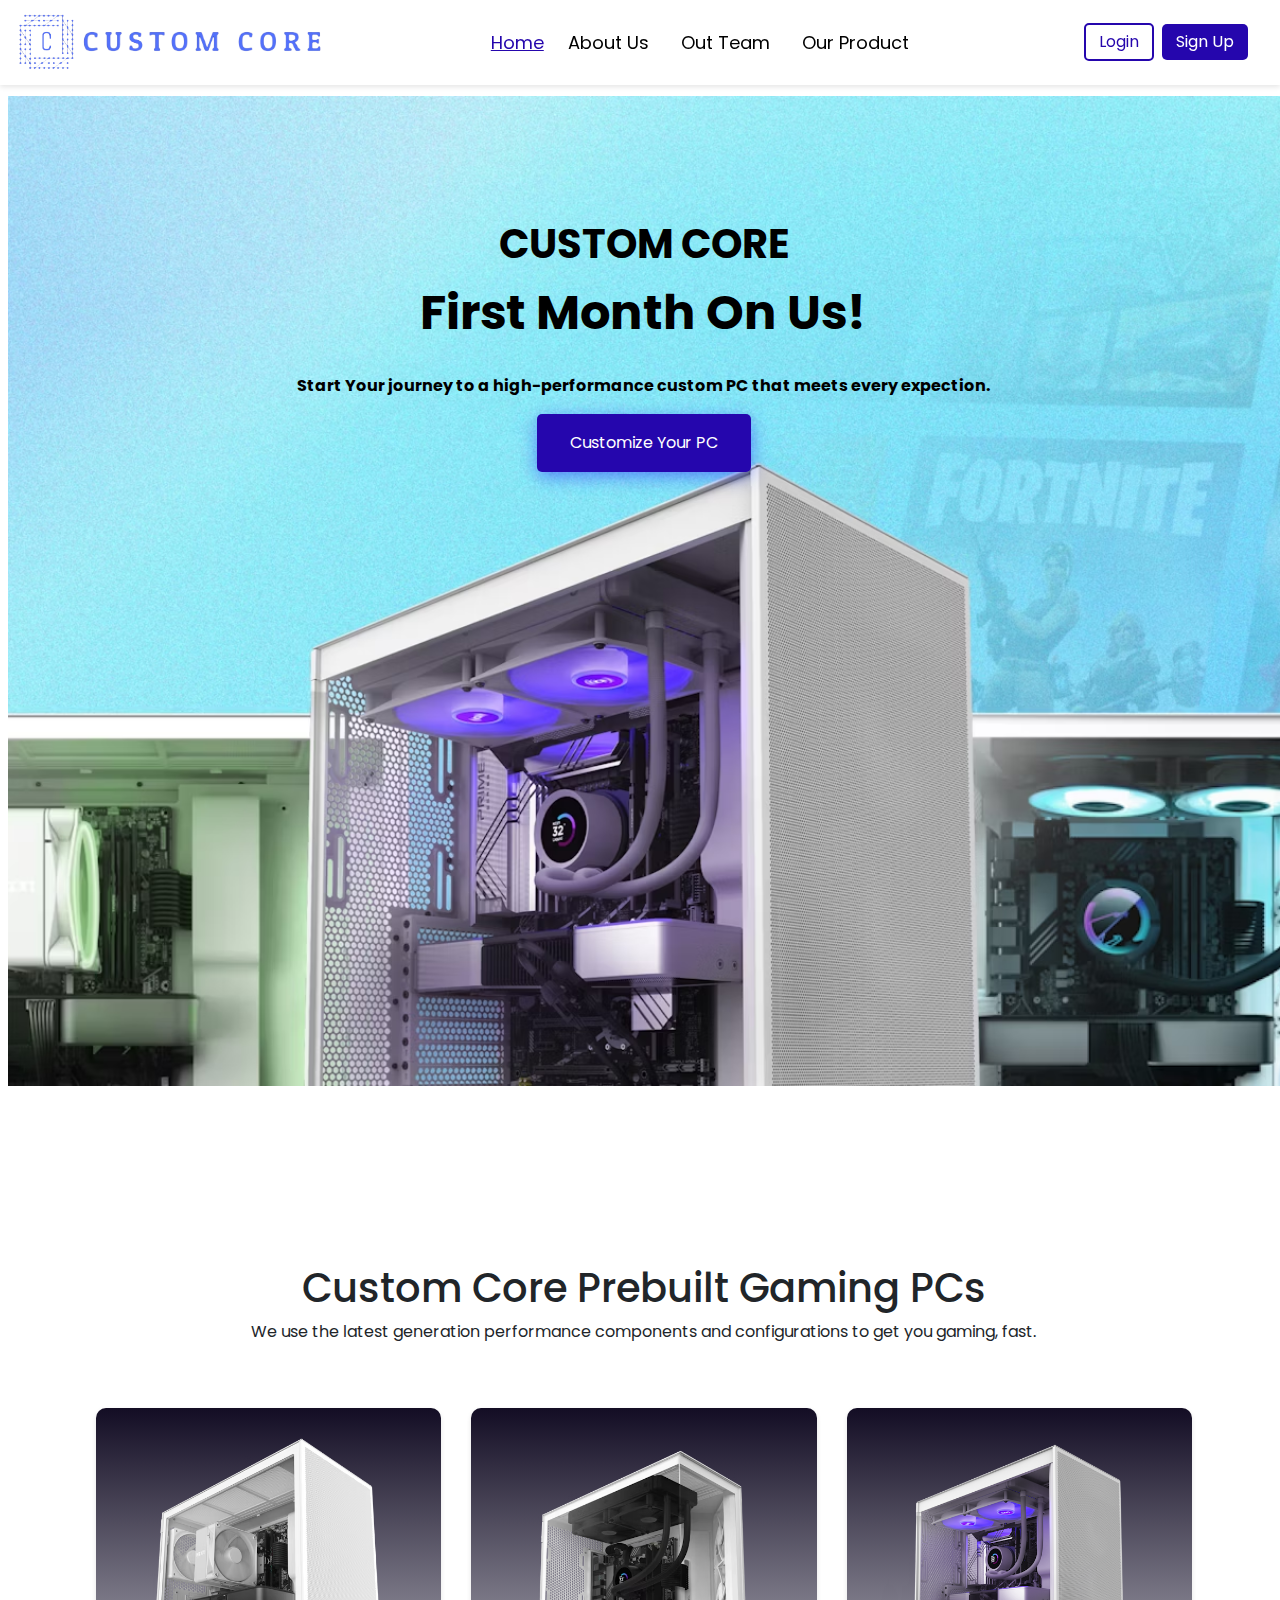
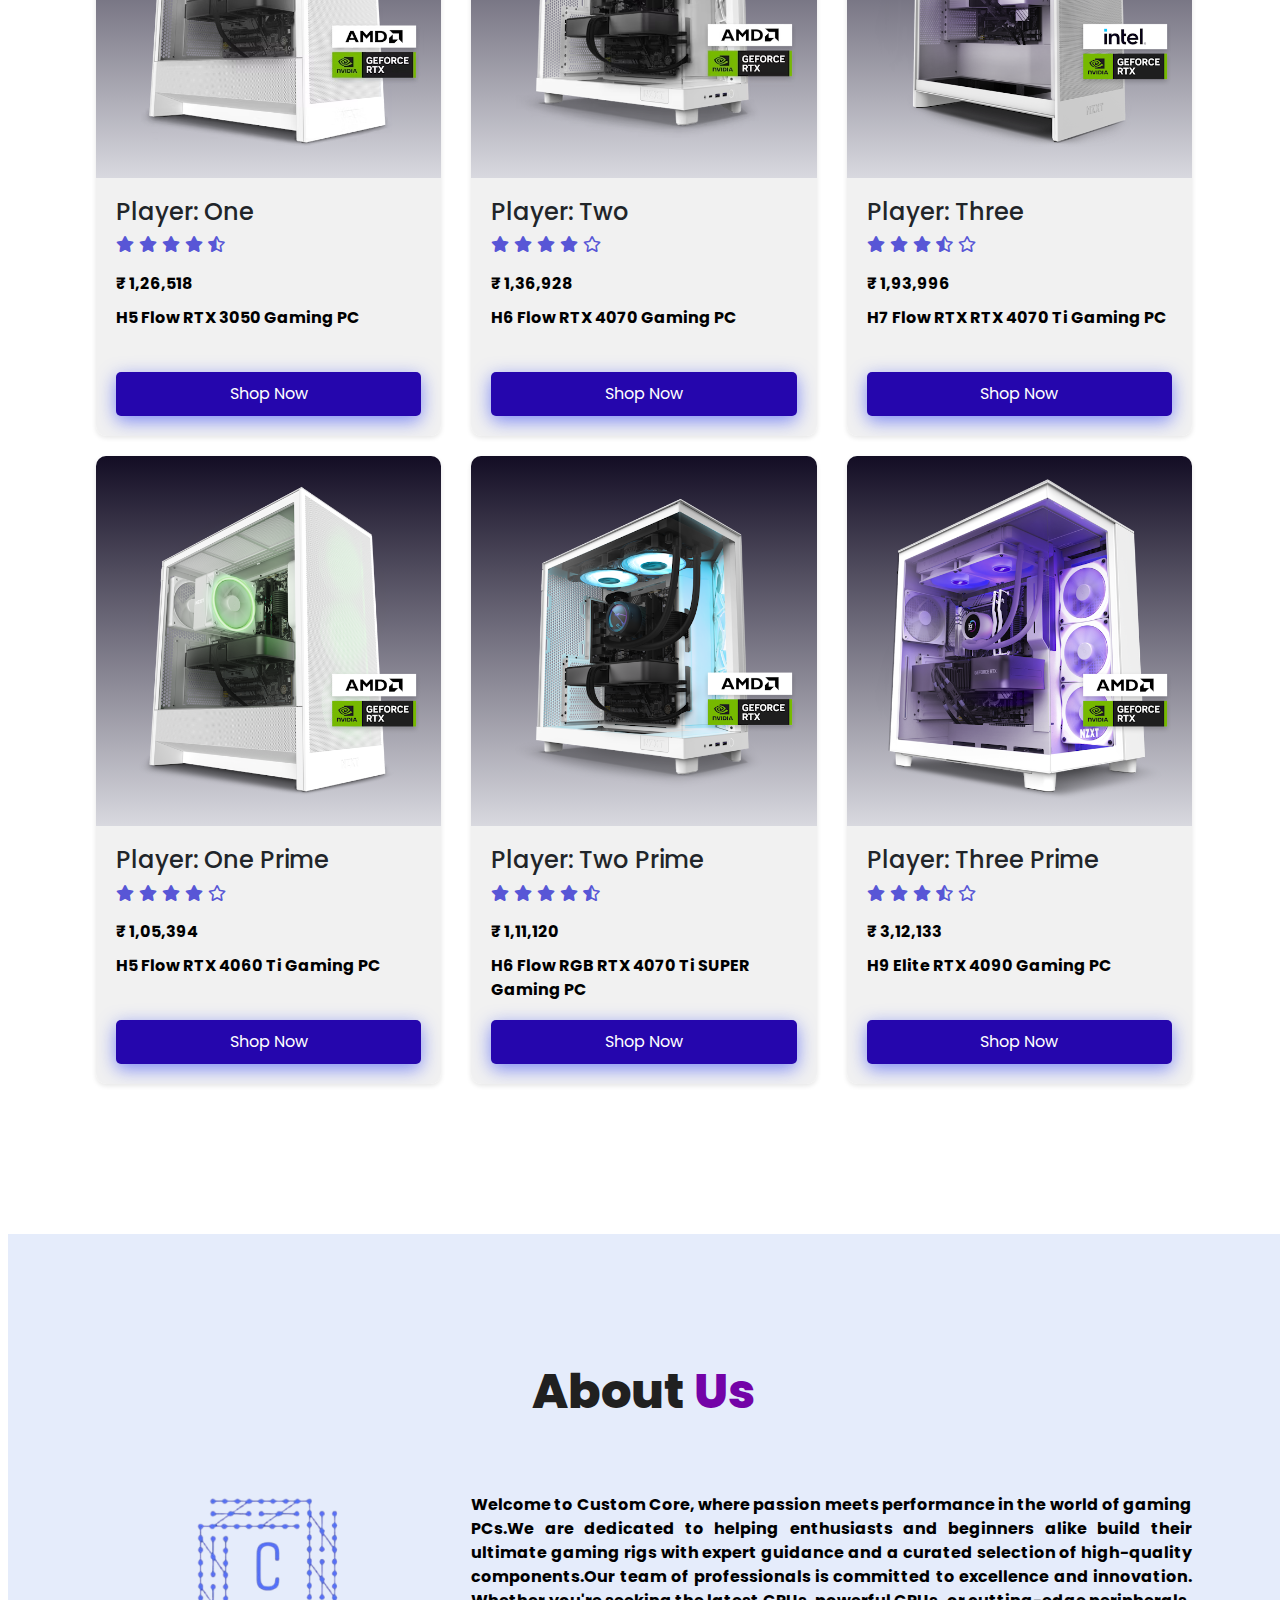
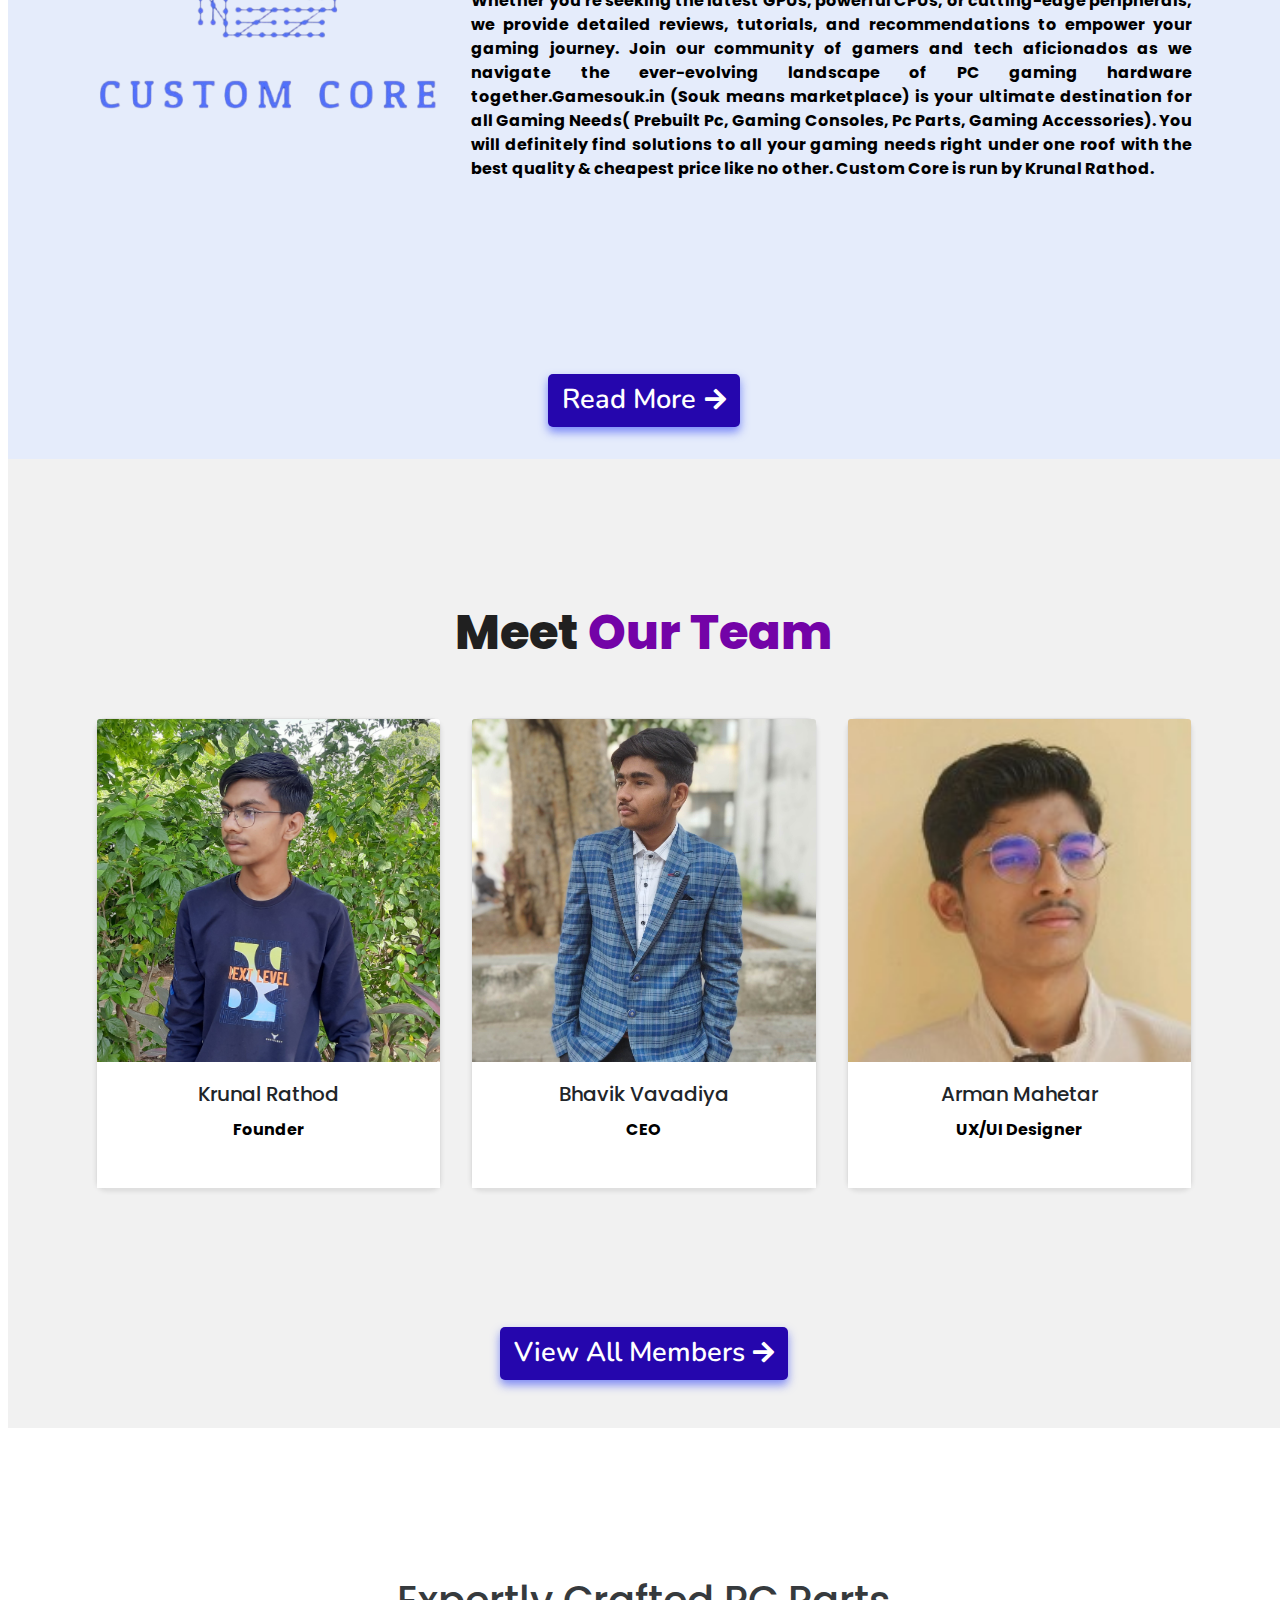
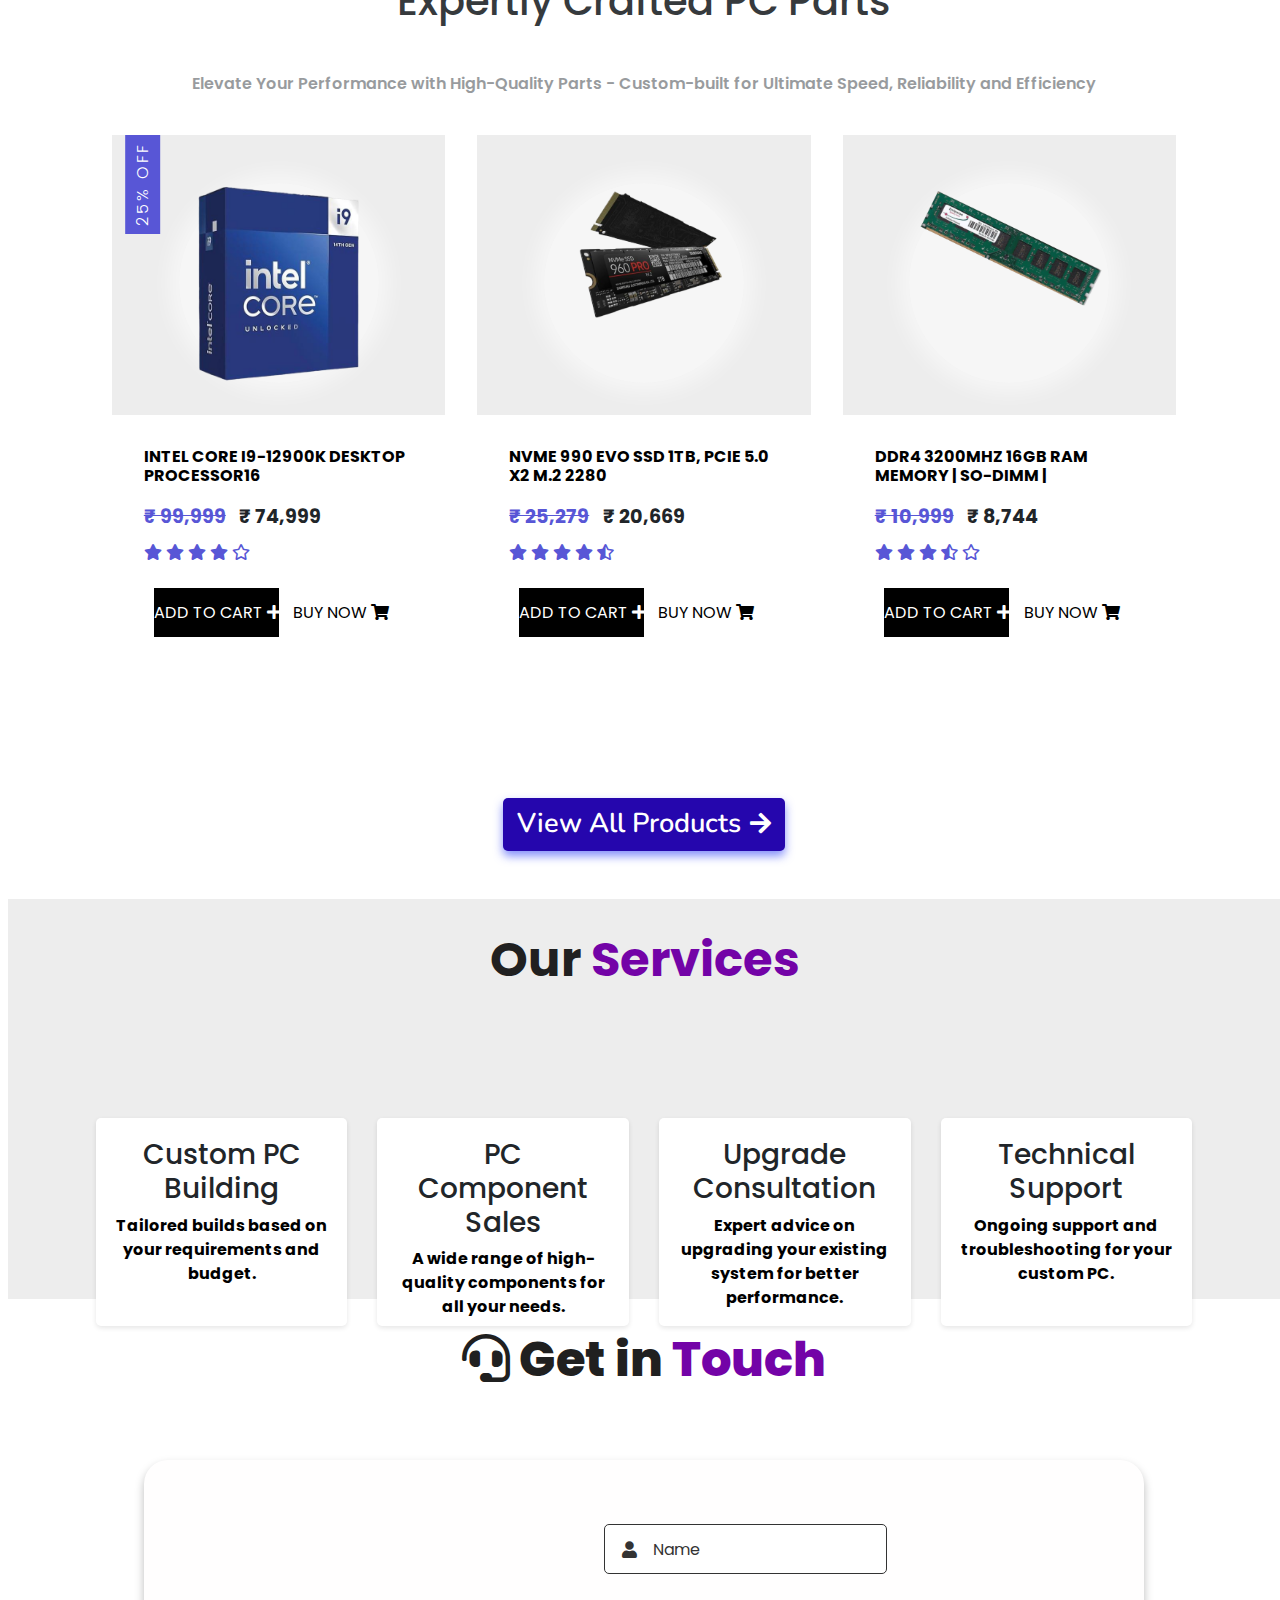
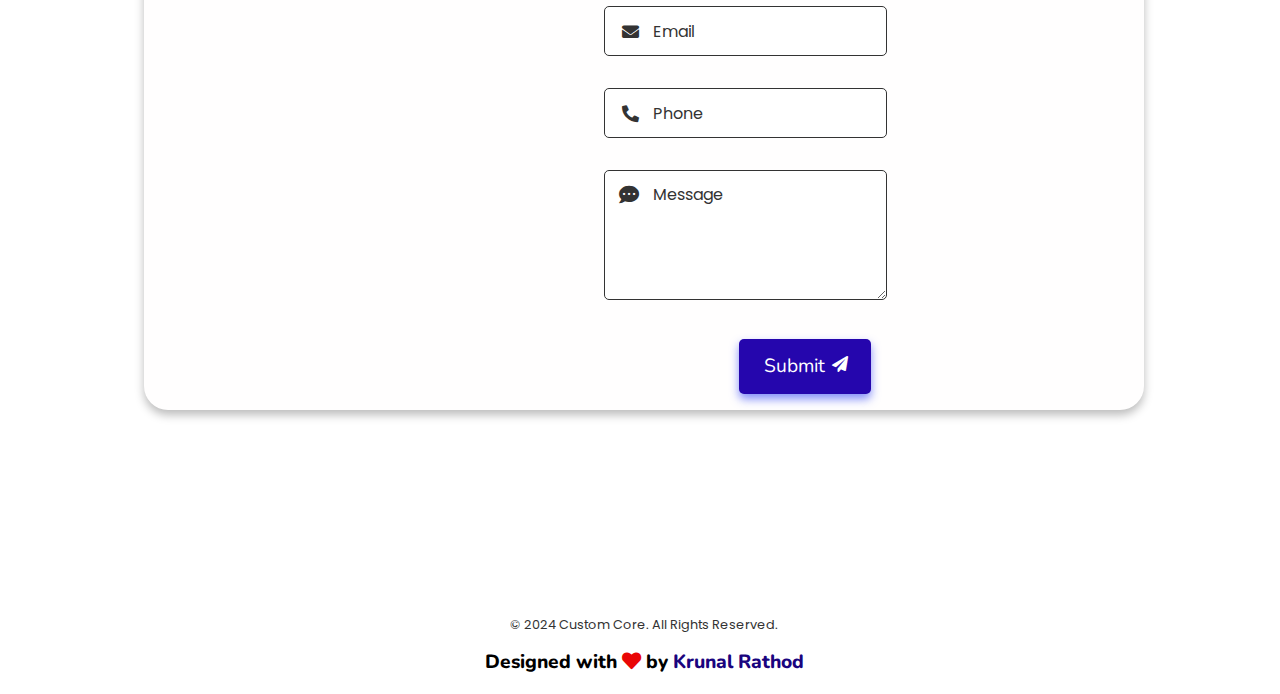
==== index.html @ 9f2d05f9 "Added" ====
<!DOCTYPE html>
<html lang="en">

<head>
    <meta charset="UTF-8">
    <meta name="viewport" content="width=device-width, initial-scale=1.0">
    <link rel="stylesheet" href="https://stackpath.bootstrapcdn.com/bootstrap/4.5.2/css/bootstrap.min.css">
    <link rel="stylesheet" href="homestyle.css">
    <!-- Font Awesome -->
    <link rel="stylesheet" href="https://cdnjs.cloudflare.com/ajax/libs/font-awesome/5.15.4/css/all.min.css">

    <title>Custom Core</title>

</head>

<body>

    <!-- The Modal -->
    <div class="modal fade" id="loginModal" data-backdrop="static" data-keyboard="false" tabindex="-1" role="dialog"
        aria-labelledby="loginModalLabel" aria-hidden="true">
        <div class="modal-dialog modal-dialog-centered" role="document">
            <div class="modal-content">
                <div class="modal-header">
                    <h5 class="modal-title" id="loginModalLabel"><i class="fas fa-user"></i> Login</h5>
                    <button type="button" class="close" data-dismiss="modal" aria-label="Close">
                        <span aria-hidden="true">&times;</span>
                    </button>
                </div>
                <div class="modal-body">
                    <form class="login-form">
                        <div class="form-group">
                            <label for="username">Username</label>
                            <input type="text" class="form-control" id="username" placeholder="Enter your username"
                                required>
                        </div>
                        <div class="form-group">
                            <label for="password">Password</label>
                            <input type="password" class="form-control" id="password" placeholder="Enter your password"
                                required>
                        </div>
                        <button type="submit" class="btn">Login</button>
                    </form>
                </div>
            </div>
        </div>
    </div>

    <!-- The Sign Up Modal -->
    <div class="modal fade" id="signupModal" data-backdrop="static" data-keyboard="false" tabindex="-1" role="dialog"
        aria-labelledby="signupModalLabel" aria-hidden="true">
        <div class="modal-dialog modal-dialog-centered" role="document">
            <div class="modal-content">
                <div class="modal-header">
                    <h5 class="modal-title" id="signupModalLabel"><i class="fas fa-user-plus"></i> Sign Up</h5>
                    <button type="button" class="close" data-dismiss="modal" aria-label="Close">
                        <span aria-hidden="true">&times;</span>
                    </button>
                </div>
                <div class="modal-body">
                    <form class="signup-form">
                        <div class="form-group">
                            <label for="newUsername">Username</label>
                            <input type="text" class="form-control" id="newUsername" placeholder="Choose a username"
                                required>
                        </div>
                        <div class="form-group">
                            <label for="newEmail">Email</label>
                            <input type="email" class="form-control" id="newEmail" placeholder="Enter your email"
                                required>
                        </div>
                        <div class="form-group">
                            <label for="newPassword">Password</label>
                            <input type="password" class="form-control" id="newPassword" placeholder="Create a password"
                                required>
                        </div>
                        <div class="form-group">
                            <label for="confirmPassword">Confirm Password</label>
                            <input type="password" class="form-control" id="confirmPassword"
                                placeholder="Confirm your password" required>
                        </div>
                        <button type="submit" class="btn">Sign Up</button>
                    </form>
                </div>
            </div>
        </div>
    </div>

    <!-- Buy Now Modal -->
    <div class="modal fade" id="buyNowModal" tabindex="-1" role="dialog" aria-labelledby="buyNowModalLabel"
        aria-hidden="true" data-backdrop="static" data-keyboard="false">
        <div class="modal-dialog modal-dialog-centered" role="document">
            <div class="modal-content buy-model">
                <div class="modal-header buy-model-header">
                    <h5 class="modal-title" id="buyNowModalLabel"><i class="fas fa-shopping-cart"></i> Confirm Your
                        Purchase</h5>
                    <button type="button" class="buy-close" data-dismiss="modal" aria-label="Close">
                        <span aria-hidden="true">&times;</span>
                    </button>
                </div>
                <div class="modal-body">
                    <h4>Order Summary</h4>
                    <p><strong>Product:</strong> <span id="modalProductName"></span></p>
                    <p><strong>Price:</strong> ₹<span id="modalProductPrice"></span></p>

                    <!-- Quantity Selector -->
                    <div class="quantity-selector">
                        <button id="decreaseQuantity">-</button>
                        <input type="text" id="quantity" value="1" readonly>
                        <button id="increaseQuantity">+</button>
                    </div>

                    <p><strong>Total Price:</strong> ₹<span id="totalPrice"></span></p>

                    <!-- Checkout Form -->
                    <form id="orderForm">
                        <div class="form-group">
                            <label for="name">Full Name</label>
                            <input type="text" class="form-control" id="name" placeholder="Name Surname" required>
                        </div>
                        <div class="form-group">
                            <label for="email">Email</label>
                            <input type="email" class="form-control" id="email" placeholder="youremail@example.com"
                                required>
                        </div>
                        <div class="form-group">
                            <label for="address">Shipping Address</label>
                            <textarea class="form-control" id="address" rows="3"
                                placeholder="123 Main Street, City, Country" required></textarea>
                        </div>
                        <div class="form-group">
                            <label for="paymentMethod">Payment Method</label>
                            <select class="form-control" id="paymentMethod" required>
                                <option>Credit Card</option>
                                <option>Debit Card</option>
                                <option>Net Banking</option>
                            </select>
                        </div>
                    </form>
                </div>
                <div class="buy-modal-footer">
                    <button type="button" class="btn btn-secondary" data-dismiss="modal">Close</button>
                    <button type="button" class="btn btn-primary" id="placeOrderButton">Place Order</button>
                </div>
            </div>
        </div>
    </div>


    <!-- nav section starts -->
    <section class="navigation">
        <nav class="navbar navbar-expand-lg navbar-light fixed-top">
            <a class="navbar-brand" id="logo1"><img src="Assets/Images/onlylogo.png" alt=""></a>
            <a class="navbar-brand" id="logo2"><img src="Assets/Images/namelogo.png" alt=""></a>
            <button class="navbar-toggler" type="button" data-toggle="collapse" data-target="#navbarNav"
                aria-controls="navbarNav" aria-expanded="false" aria-label="Toggle navigation">
                <span class="navbar-toggler-icon"></span>
            </button>
            <div class="collapse navbar-collapse" id="navbarNav">
                <ul class="navbar-nav mx-auto">
                    <li class="nav-item">
                        <a class="nav-link active home-link" href="#home">Home</a>
                    </li>
                    <li class="nav-item mx-md-2">
                        <a class="nav-link" href="#about">About Us</a>
                    </li>
                    <li class="nav-item mx-md-2">
                        <a class="nav-link" href="#team">Out Team</a>
                    </li>
                    <li class="nav-item mx-md-2">
                        <a class="nav-link" href="#product1">Our Product</a>
                    </li>
                </ul>
                <div class="ml-auto">
                    <a class="btn login" id="loginBtn" href="#">Login</a>
                    <a class="btn ml-2 signup" id="signupBtn" href="#">Sign Up</a>
                </div>
            </div>
        </nav>
    </section>
    <!-- nav section ends -->

    <!-- hero section starts -->
    <section class="hero" id="home">
        <div class="container">
            <div class="row">
                <div class="col-12 text-center">
                    <h1>CUSTOM CORE</h1>
                    <h2>First Month On Us!</h2>
                    <p>Start Your journey to a high-performance custom PC that meets every expection.</p>
                    <a href="custom-pc-build.html" class="btn" target="_blank">Customize Your PC</a>
                </div>
            </div>
        </div>
        <div class="spacer"></div>
    </section>
    <!-- hero section ends -->

    <!-- preproduct section starts -->
    <section class="preproduct" id="preproduct">
        <div class="container mt-5">
            <h1 class="text-center h1">Custom Core Prebuilt Gaming PCs</h1>
            <p class="text-center p">We use the latest generation performance components and configurations to get you
                gaming,
                fast.</p>

            <div class="row mt-5">
                <div class="col-12 col-sm-6 col-lg-4">
                    <div class="product-card productt" data-product-name="Player: One" data-product-price="126518">
                        <div class="image-container">
                            <img src="Assets/Images/player-1-ww-09-04-24-hero-white-badge-amd.png"
                                class="product-image" alt="Player One PC">
                        </div>
                        <div class="product-details">
                            <h5 class="product-title">Player: One</h5>
                            <div class="product-rating">
                                <i class="fas fa-star"></i>
                                <i class="fas fa-star"></i>
                                <i class="fas fa-star"></i>
                                <i class="fas fa-star"></i>
                                <i class="fas fa-star-half-alt"></i>
                            </div>
                            <p class="product-price">₹ 1,26,518</p>
                            <p class="card-text">H5 Flow RTX 3050 Gaming PC</p>
                            <button class="shop-button" data-toggle="modal" data-target="#buyNowModal">Shop Now</button>
                        </div>
                    </div>
                </div>

                <div class="col-12 col-sm-6 col-lg-4">
                    <div class="product-card productt" data-product-name="Player: Two" data-product-price="136928">
                        <div class="image-container">
                            <img src="Assets/Images/player-two-base-ww-09-04-24-hero-white-badge.png"
                                class="product-image" alt="PlayerTwo PC">
                        </div>
                        <div class="product-details">
                            <h5 class="product-title">Player: Two</h5>
                            <div class="product-rating">
                                <i class="fas fa-star"></i>
                                <i class="fas fa-star"></i>
                                <i class="fas fa-star"></i>
                                <i class="fas fa-star"></i>
                                <i class="far fa-star"></i>
                            </div>
                            <p class="product-price">₹ 1,36,928</p>
                            <p class="card-text">H6 Flow RTX 4070 Gaming PC</p>
                            <button class="shop-button" data-toggle="modal" data-target="#buyNowModal">Shop Now</button>
                        </div>
                    </div>
                </div>

                <div class="col-12 col-sm-6 col-lg-4">
                    <div class="product-card productt" data-product-name="Player: Three" data-product-price="193996">
                        <div class="image-container">
                            <img src="Assets/Images/player-three-base-ww-09-04-24-hero-white-badge.png"
                                class="product-image" alt="Player Three PC">
                        </div>
                        <div class="product-details">
                            <h5 class="product-title">Player: Three</h5>
                            <div class="product-rating">
                                <i class="fas fa-star"></i>
                                <i class="fas fa-star"></i>
                                <i class="fas fa-star"></i>
                                <i class="fas fa-star-half-alt"></i>
                                <i class="far fa-star"></i>
                            </div>
                            <p class="product-price">₹ 1,93,996</p>
                            <p class="card-text">H7 Flow RTX RTX 4070 Ti Gaming PC</p>
                            <button class="shop-button" data-toggle="modal" data-target="#buyNowModal">Shop Now</button>
                        </div>
                    </div>
                </div>

                <div class="col-12 col-sm-6 col-lg-4">
                    <div class="product-card productt" data-product-name="Player: One Prime" data-product-price="126518">
                        <div class="image-container">
                            <img src="Assets/Images/player-1-prime-ww-09-04-24-hero-white-badge-amd.png"
                                class="product-image" alt="Player One PC">
                        </div>
                        <div class="product-details">
                            <h5 class="product-title">Player: One Prime</h5>
                            <div class="product-rating">
                                <i class="fas fa-star"></i>
                                <i class="fas fa-star"></i>
                                <i class="fas fa-star"></i>
                                <i class="fas fa-star"></i>
                                <i class="far fa-star"></i>
                            </div>
                            <p class="product-price">₹ 1,05,394</p>
                            <p class="card-text">H5 Flow RTX 4060 Ti Gaming PC </p>
                            <button class="shop-button" data-toggle="modal" data-target="#buyNowModal">Shop Now</button>
                        </div>
                    </div>
                </div>

                <div class="col-12 col-sm-6 col-lg-4">
                    <div class="product-card productt" data-product-name="Player: Two Prime" data-product-price="111120">
                        <div class="image-container">
                            <img src="Assets/Images/player-two-premium-ww-09-04-24-hero-white-amd.png"
                                class="product-image" alt="Player One PC">
                        </div>
                        <div class="product-details">
                            <h5 class="product-title">Player: Two Prime</h5>
                            <div class="product-rating">
                                <i class="fas fa-star"></i>
                                <i class="fas fa-star"></i>
                                <i class="fas fa-star"></i>
                                <i class="fas fa-star"></i>
                                <i class="fas fa-star-half-alt"></i>
                            </div>
                            <p class="product-price">₹ 1,11,120</p>
                            <p class="card-text">H6 Flow RGB RTX 4070 Ti SUPER Gaming PC</p>
                            <button class="shop-button" data-toggle="modal" data-target="#buyNowModal">Shop Now</button>
                        </div>
                    </div>
                </div>

                <div class="col-12 col-sm-6 col-lg-4">
                    <div class="product-card productt" data-product-name="Player: Three Prime" data-product-price="312133">
                        <div class="image-container">
                            <img src="Assets/Images/player-three-prime-ww-09-04-24-hero-white-amd.png"
                                class="product-image" alt="Player One PC">
                        </div>
                        <div class="product-details">
                            <h5 class="product-title">Player: Three Prime</h5>
                            <div class="product-rating">
                                <i class="fas fa-star"></i>
                                <i class="fas fa-star"></i>
                                <i class="fas fa-star"></i>
                                <i class="fas fa-star-half-alt"></i>
                                <i class="far fa-star"></i>
                            </div>
                            <p class="product-price">₹ 3,12,133</p>
                            <p class="card-text">H9 Elite RTX 4090 Gaming PC</p>
                            <button class="shop-button" data-toggle="modal" data-target="#buyNowModal">Shop Now</button>
                        </div>
                    </div>
                </div>

            </div>
        </div>
    </section>
    <!-- preproduct section ends -->

    <!-- about section starts -->
    <section class="about" id="about">
        <div class="container about-section">
            <h2 class="heading">About <span>Us</span></h2>
            <div class="row">
                <div class="col-md-4 text-center">
                    <img src="Assets/Images/logo-removebg.png" alt="Logo" class="logo">
                </div>
                <div class="col-md-8">
                    <p>Welcome to Custom Core, where passion meets performance in the world of gaming PCs.We are
                        dedicated
                        to helping enthusiasts and beginners alike build their ultimate gaming rigs with expert guidance
                        and
                        a curated selection of high-quality components.Our team of professionals is committed to
                        excellence
                        and innovation. Whether you're seeking the latest GPUs, powerful CPUs, or cutting-edge
                        peripherals,
                        we provide detailed reviews, tutorials, and recommendations to empower your gaming journey. Join
                        our
                        community of gamers and tech aficionados as we navigate the ever-evolving landscape of PC gaming
                        hardware together.Gamesouk.in (Souk means marketplace) is your ultimate destination for all
                        Gaming
                        Needs( Prebuilt Pc, Gaming Consoles, Pc Parts, Gaming Accessories). You will definitely find
                        solutions to all your gaming needs right under one roof with the best quality & cheapest price
                        like
                        no other. Custom Core is run by Krunal Rathod.</p>
                </div>
            </div>
        </div>

        <div class="morebtn">
            <a href="about.html" class="btn"><span>Read More</span>
                <i class="fas fa-arrow-right"></i>
            </a>
        </div>
    </section>
    <!-- about section ends -->

    <!-- team section starts -->
    <section class="team" id="team">
        <div class="container my-5">
            <h2 class="teamheading mb-4 text-center">Meet <span>Our Team</span></h2>
            <div class="row">
                <div class="col-12 col-sm-6 col-md-4 mb-4">
                    <div class="card">
                        <img src="Assets/Images/Krunal_our-teamimg.jpg" class="card-img-top" alt="Member 1">
                        <div class="card-body text-center">
                            <h5 class="card-title">Krunal Rathod</h5>
                            <p class="card-text">Founder</p>
                        </div>
                    </div>
                </div>
                <div class="col-12 col-sm-6 col-md-4 mb-4">
                    <div class="card">
                        <img src="Assets/Images/Bhavik_our-teamimg.jpg" class="card-img-top" alt="Member 2">
                        <div class="card-body text-center">
                            <h5 class="card-title">Bhavik Vavadiya</h5>
                            <p class="card-text">CEO</p>
                        </div>
                    </div>
                </div>
                <div class="col-12 col-sm-6 col-md-4 mb-4">
                    <div class="card">
                        <img src="Assets/Images/Arman_our-teamimg.jpg" class="card-img-top" alt="Member 3">
                        <div class="card-body text-center">
                            <h5 class="card-title">Arman Mahetar</h5>
                            <p class="card-text">UX/UI Designer</p>
                        </div>
                    </div>
                </div>
            </div>
        </div>

        <div class="teammorebtn">
            <a href="team.html" class="btn"><span>View All Members</span>
                <i class="fas fa-arrow-right"></i>
            </a>
        </div>
    </section>
    <!-- team section ends -->

    <!-- product section starts -->
    <section class="product1" id="product1">
        <div class="products">
            <div class="container">
                <h1 class="lg-title">Expertly Crafted PC Parts</h1>
                <p class="text-dark">Elevate Your Performance with High-Quality Parts - Custom-built for Ultimate Speed,
                    Reliability and Efficiency</p>

                <div class="product-items">

                    <div class="product" data-product-name="Intel Core i9-12900K Desktop Processor"
                        data-product-price="74999">
                        <div class="product-content">
                            <div class="product-img">
                                <img src="Assets/Images/i9.png" alt="product image">
                            </div>
                        </div>
                        <div class="product-info">
                            <div class="product-info-top">
                                <h2 class="product-name">Intel Core i9-12900K Desktop Processor16</h2>
                            </div>
                            <p class="product-price mrp">₹ 99,999</p>
                            <p class="product-price">₹ 74,999</p>
                            <div class="rating">
                                <span><i class="fas fa-star"></i></span>
                                <span><i class="fas fa-star"></i></span>
                                <span><i class="fas fa-star"></i></span>
                                <span><i class="fas fa-star"></i></span>
                                <span><i class="far fa-star"></i></span>
                            </div>
                            <div class="product-btns">
                                <button type="button" class="btn-cart"> add to cart
                                    <span><i class="fas fa-plus"></i></span>
                                </button>
                                <button type="button" class="btn-buy" data-toggle="modal" data-target="#buyNowModal"
                                    data-toggle="modal" data-target="#buyNowModal"> buy now
                                    <span><i class="fas fa-shopping-cart"></i></span>
                                </button>
                            </div>
                        </div>
                        <div class="off-info">
                            <h2 class="sm-title">25% off</h2>
                        </div>
                    </div>

                    <div class="product" data-product-name="Nvme 990 EVO SSD 1TB, PCIe 5.0 x2 M.2 2280"
                        data-product-price="20669">
                        <div class="product-content">
                            <div class="product-img">
                                <img src="Assets/Images/Nvme SSD.png" alt="product image">
                            </div>
                        </div>
                        <div class="product-info">
                            <div class="product-info-top">
                                <h2 class="product-name">Nvme 990 EVO SSD 1TB, PCIe 5.0 x2 M.2 2280</h2>
                            </div>
                            <p class="product-price mrp">₹ 25,279</p>
                            <p class="product-price">₹ 20,669</p>
                            <div class="rating">
                                <span><i class="fas fa-star"></i></span>
                                <span><i class="fas fa-star"></i></span>
                                <span><i class="fas fa-star"></i></span>
                                <span><i class="fas fa-star"></i></span>
                                <span><i class="fas fa-star-half-alt"></i></span>
                            </div>
                            <div class="product-btns">
                                <button type="button" class="btn-cart"> add to cart
                                    <span><i class="fas fa-plus"></i></span>
                                </button>
                                <button type="button" class="btn-buy" data-toggle="modal" data-target="#buyNowModal">
                                    buy now
                                    <span><i class="fas fa-shopping-cart"></i></span>
                                </button>
                            </div>
                        </div>
                    </div>

                    <div class="product" data-product-name="DDR4 3200MHz 16GB RAM Memory | SO-DIMM"
                        data-product-price="8744">
                        <div class="product-content">
                            <div class="product-img">
                                <img src="Assets/Images/Ram.png" alt="product image">
                            </div>
                        </div>
                        <div class="product-info">
                            <div class="product-info-top">
                                <h2 class="product-name">DDR4 3200MHz 16GB RAM Memory | SO-DIMM |</h2>
                            </div>
                            <p class="product-price mrp">₹ 10,999</p>
                            <p class="product-price">₹ 8,744</p>
                            <div class="rating">
                                <span><i class="fas fa-star"></i></span>
                                <span><i class="fas fa-star"></i></span>
                                <span><i class="fas fa-star"></i></span>
                                <span><i class="fas fa-star-half-alt"></i></span>
                                <span><i class="far fa-star"></i></span>
                            </div>
                            <div class="product-btns">
                                <button type="button" class="btn-cart"> add to cart
                                    <span><i class="fas fa-plus"></i></span>
                                </button>
                                <button type="button" class="btn-buy" data-toggle="modal" data-target="#buyNowModal">
                                    buy now
                                    <span><i class="fas fa-shopping-cart"></i></span>
                                </button>
                            </div>
                        </div>
                    </div>
                </div>
            </div>
        </div>

        <div class="productmorebtn">
            <a href="product.html" class="btn"><span>View All Products</span>
                <i class="fas fa-arrow-right"></i>
            </a>
        </div>
    </section>
    <!-- product section ends -->

    <!-- service section starts -->
    <section class="services" id="services">
        <h2 class="serviceheading mb-4 text-center">Our <span>Services</span></h2>
        <div class="container">
            <div class="row">
                <div class="col-lg-3 col-md-6 col-12">
                    <div class="service">
                        <h3>Custom PC Building</h3>
                        <p>Tailored builds based on your requirements and budget.</p>
                    </div>
                </div>
                <div class="col-lg-3 col-md-6 col-12">
                    <div class="service">
                        <h3>PC Component Sales</h3>
                        <p>A wide range of high-quality components for all your needs.</p>
                    </div>
                </div>
                <div class="col-lg-3 col-md-6 col-12">
                    <div class="service">
                        <h3>Upgrade Consultation</h3>
                        <p>Expert advice on upgrading your existing system for better performance.</p>
                    </div>
                </div>
                <div class="col-lg-3 col-md-6 col-12">
                    <div class="service">
                        <h3>Technical Support</h3>
                        <p>Ongoing support and troubleshooting for your custom PC.</p>
                    </div>
                </div>
            </div>
        </div>
    </section>
    <!-- Service section ends -->

    <!-- contact section starts -->
    <section class="contact" id="contact">
        <h2 class="conheading"><i class="fas fa-headset"></i> Get in <span>Touch</span></h2>
        <div class="container">
            <div class="content">
                <div class="image-box">
                    <img draggable="false" src="assets/Images/contact1.png" alt="">
                </div>
                <form id="contact-form">

                    <div class="form-group">
                        <div class="field">
                            <input type="text" name="name" placeholder="Name" required>
                            <i class='fas fa-user'></i>
                        </div>
                        <div class="field">
                            <input type="text" name="email" placeholder="Email" required>
                            <i class='fas fa-envelope'></i>
                        </div>
                        <div class="field">
                            <input type="text" name="phone" placeholder="Phone">
                            <i class='fas fa-phone-alt'></i>
                        </div>
                        <div class="message">
                            <textarea placeholder="Message" name="message" required></textarea>
                            <i class="fas fa-comment-dots"></i>
                        </div>
                    </div>
                    <div class="button-area">
                        <button type="submit">
                            Submit <i class="fa fa-paper-plane"></i></button>
                    </div>
                </form>
            </div>
        </div>
    </section>
    <!-- contact section ends -->

    <!-- Footer section starts -->
    <section class="footer" id="footer">
        <footer class="copyright">
            <p>&copy; 2024 Custom Core. All Rights Reserved.</p>
        </footer>
        <h1 class="credit">Designed with <i class="fa fa-heart pulse"></i> by <a
                href="https://www.linkedin.com/in/krunal-rathod-20b0882aa/" target="_blank"> Krunal Rathod</a></h1>
    </section>
    <!-- Footer section ends -->

    <script src="https://code.jquery.com/jquery-3.5.1.slim.min.js"></script>
    <script src="https://cdn.jsdelivr.net/npm/@popperjs/core@2.9.2/dist/umd/popper.min.js"></script>
    <script src="https://stackpath.bootstrapcdn.com/bootstrap/4.5.2/js/bootstrap.min.js"></script>
    <script src="https://unpkg.com/scrollreveal"></script>
    <script src="homescript.js"></script>
</body>

</html>
---- homestyle.css ----
@import url("https://fonts.googleapis.com/css2?family=Poppins:wght@400;600;700&display=swap");
@import url("https://fonts.googleapis.com/css2?family=Nunito:ital,wght@0,300;0,400;0,600;0,700;1,300;1,400&display=swap");

html {
    scroll-behavior: smooth;
}


body {
    font-family: "Poppins", sans-serif;
    overflow-x: hidden;
    padding-top: 6em;
    padding-left: 0.5rem;
}

.hero {
    background-image: url('home-hero-bg-2xl.png');
    background-size: cover;
    background-position: center;
    background-repeat: no-repeat;
    background-attachment: scroll;
    position: relative;
}

/* Navbar Section */
.navbar {
    background-color: white;
    box-shadow: 0 2px 5px rgba(0, 0, 0, 0.1);
}

.navbar-brand {
    margin-right: 0.1rem;
}

#logo1 img {
    width: 4rem;
    height: auto;
}

#logo2 img {
    width: 15rem;
    height: auto;
}

.navbar-nav .nav-link {
    color: black !important;
    font-size: 18px;
    padding-top: 1rem !important;
    padding-bottom: 1rem !important;
}

.navbar-nav .nav-link.active,
.navbar-nav .nav-link:hover {
    color: #2506ad !important;
    text-decoration: underline !important;
}

.navbar-nav {
    justify-content: center;
    margin-left: 0.5rem;
    padding-left: 5rem;
}

.navbar-collapse {
    justify-content: center;
}

.navigation .ml-auto {
    display: flex;
    align-items: center;
    margin-right: 1rem;
}

.navbar .login {
    white-space: nowrap;
    transition: transform 0.2s;
    color: #2506ad;
    padding: 5px 13px;
    font-size: 16px;
    border: 2px solid #2506ad;
    border-radius: 5px;
    cursor: pointer;
}

.navbar .signup {
    white-space: nowrap;
    transition: transform 0.2s;
    color: white;
    padding: 5px 13px;
    font-size: 16px;
    background-color: #2506ad;
    border-radius: 5px;
    cursor: pointer;
}

.navigation .btn:hover {
    transform: scale(1.1);
}

/* Basic styling for modal */
.modal-content {
    background-color: #fefefe;
    border: 1px solid #888;
    border-radius: 8px;
    padding: 20px;
}

.close {
    color: #2506ad;
    font-size: 28px;
    font-weight: bold;
}

.close:hover,
.close:focus {
    color: #000;
    cursor: pointer;
}

.login-form input {
    border: 1px solid #2506ad;
    border-radius: 4px;
}

.login-form button {
    background-color: #2506ad;
    color: white;
    border: none;
    padding: 10px;
    cursor: pointer;
    width: 100%;
    border-radius: 4px;
}

.login-form button:hover {
    background-color: #1e0596;
}

.modal-header {
    border-bottom: none;
}

.modal-footer {
    border-top: none;
}

/* Styling for Sign Up title with icon */
.modal-header .modal-title {
    display: flex;
    align-items: center;
}

.modal-header .modal-title i {
    margin-right: 10px;
    font-size: 20px;
}

.signup-form button {
    background-color: #2506ad;
    color: white;
    border: none;
    padding: 10px;
    cursor: pointer;
    width: 100%;
    border-radius: 4px;
}

@media (max-width: 992px) {
    .navbar-nav {
        flex-direction: column;
        text-align: center;
        padding: 0;
    }

    .navigation .ml-auto {
        margin-left: 0;

        margin-top: 10px;

        justify-content: center;

        width: 100%;

    }

    .navigation .ml-auto .btn {
        margin: 5px 0;
    }
}

/* Hero Section*/
.container {
    display: flex;
    flex-direction: column;
    align-items: center;
    justify-content: center;
    height: 100vh;
    position: relative;
    z-index: 1;
}

.row h1 {
    font-size: 2.5rem;
    margin-bottom: 1rem;
    color: #000;
    font-weight: bold;
}

.row h2 {
    font-size: 3rem;
    margin-bottom: 2rem;
    color: #000;
    font-weight: bold;
}

.row p {
    font-size: 1rem;
    text-align: center;
    color: #000;
    font-weight: bold;
}

.row .btn {
    margin-bottom: 25rem;
    padding: 1rem 2rem;
    border-radius: 5px;
    background-color: #2506ad;
    box-shadow: 0px 5px 18px rgba(48, 68, 247, 0.6);
    color: #fff;
    text-decoration: none;
    transition: transform 0.2s;
}

.row .btn:hover {
    background-color: #1a047e;
    transform: scale(1.1);
}

.spacer {
    height: 10vh;
}

@media (max-width: 768px) {
    .row h1 {
        font-size: 2rem;
    }

    .row h2 {
        font-size: 2.5rem;
    }

    .row p {
        font-size: 0.9rem;
    }

    .row .btn {
        margin-bottom: 30rem;
    }
}

@media (max-width: 576px) {
    .row h1 {
        font-size: 1.5rem;
    }

    .row h2 {
        font-size: 2rem;
    }

    .row p {
        font-size: 0.8rem;
    }
}

/* Preproduct Start */
h1 {
    text-align: center;
    margin-bottom: 20px;
}

.preproduct {
    background-color: #fff;
    max-width: 1500px;
    max-height: 5000px !important;
    margin: 0 auto;
    padding-top: 25rem;
    padding-bottom: 25rem;
}

.product-card {
    background-color: #efefefe2;
    border-radius: 10px;
    box-shadow: 0 2px 5px rgba(0, 0, 0, 0.1);
    margin-bottom: 20px;
    overflow: hidden;
}

.image-container {
    background-image: linear-gradient(#130d24, rgba(0, 3, 66, .1));
    padding: 10px;
    text-align: center;
}

.product-image {
    width: 100%;
    height: 350px;
    object-fit: contain;
}

.product-details {
    padding: 20px;
}

.product-title {
    font-size: 1.5rem;
    margin-bottom: 10px;
}

.card-text {
    font-size: 15px;
    min-height: 50px;
    text-align: left !important
}

.product-rating {
    display: flex;
    align-items: center;
    margin-bottom: 10px;
}

.product-rating i {
    color: #5856d6;
    margin-right: 5px;
}

.product-price {
    font-size: 1.2rem;
    font-weight: bold;
    margin-bottom: 10px;
    text-align: left !important;
}

.product-specs {
    margin-bottom: 20px;
}

.product-specs li {
    margin-bottom: 5px;
}

.shop-button {
    display: block;
    width: 100%;
    padding: 10px;
    background-color: #2506ad;
    box-shadow: 0px 5px 18px rgba(48, 68, 247, 0.6);
    color: #fff;
    border: none;
    border-radius: 5px;
    cursor: pointer;
    transition: transform 0.2s;
}

.shop-button:hover {
    background-color: #1a047e;
    transform: scale(1.1);
}

@media (max-width: 992px) {
    .preproduct {
        padding-top: 45rem;
        padding-bottom: 45rem;
    }
}

@media (max-width: 768px) {
    .preproduct {
        padding-top: 50rem;
        padding-bottom: 50rem;
    }
}

@media (max-width: 576px) {
    .preproduct {
        padding-top: 100rem;
        padding-bottom: 100rem;
    }
}

/* About Section Start */
.about {
    background: #e5ecfb;
    z-index: 1;
    margin-bottom: -48px;
}

.about-section {
    padding-bottom: 38em;
}

.heading {
    font-size: 3rem;
    color: rgb(32, 32, 32);
    font-weight: 800;
    text-align: center;
    padding-top: 25rem;
    padding-bottom: 4rem;
}

.heading span {
    color: rgb(115, 3, 167);
}

.logo {
    max-width: 100%;
    height: auto;
}

.about .col-md-8 p {
    text-align: justify !important;
}

@media (max-width: 992px) {

    .logo {
        padding-bottom: 2rem;
    }
}

.morebtn {
    display: flex;
    justify-content: center;
    position: relative;
    margin-top: -10rem;
    z-index: 10;
    padding-bottom: 2rem;
}

.morebtn .btn {
    white-space: nowrap;
    position: relative;
    padding: 5px 13px;
    border-radius: 0.5em;
    transition: transform 0.2s;
    color: #fff;
    background: #2506ad;
    box-shadow: 0px 5px 10px rgba(48, 68, 247, 0.6);
    text-align: center;
    border-radius: 5px;
    font-size: 16px;
    cursor: pointer;
}

.morebtn .btn span {
    font-weight: 600;
    font-size: 1.7rem;
    font-family: "Nunito", sans-serif;
}

.morebtn .btn i {
    margin-left: 0.3rem;
    font-size: 1.5rem;
    transition: 0.3s;
}

.morebtn .btn:hover {
    background: #1a047e;
}

.morebtn .btn:hover i {
    transform: translateX(5px);
}

@media (max-width: 768px) {

    .about-section {
        padding-bottom: 30em;
    }

    .morebtn {
        margin-top: -5rem;
    }

}

@media (max-width: 576px) {

    .about-section {
        padding-bottom: 30em;
    }

    .morebtn {
        margin-top: -5rem;
    }

}

/* Styling for the Buy Now Modal */
.buy-model {
    background-color: #fff;
    border-radius: 10px;
    box-shadow: 0 5px 15px rgba(0, 0, 0, 0.2);
}

.buy-model-header {
    border-bottom: 2px solid #2506ad;
    color: #2506ad;
}

.buy-model-header .modal-title {
    font-size: 24px;
    font-weight: bold;
    display: flex;
    align-items: center;
}

.buy-model-header .modal-title i {
    margin-right: 10px;
}

.buy-close {
    color: #2506ad;
    font-size: 28px;
    cursor: pointer;
}

.buy-close:hover {
    color: #000;
}

.buy-now-form .form-control {
    border: 1px solid #2506ad;
    border-radius: 5px;
}

.buy-modal-footer .btn-primary {
    background-color: #2506ad;
    border: none;
    font-size: 16px;
    border-radius: 5px;
    padding: 10px 20px;
}

.buy-modal-footer{
    padding-bottom: 2rem;
}

.btn-secondary {
    margin-left: 10rem;
}

.buy-modal-footer .btn-primary:hover {
    background-color: #1e0596;
}

/* Styling for Quantity Selector */
.quantity-selector {
    display: flex;
    align-items: center;
    justify-content: center;
    gap: 10px;
}

.quantity-selector button {
    background-color: #2506ad;
    color: white;
    padding: 5px 10px;
    border-radius: 5px;
    font-size: 18px;
    border: none;
    cursor: pointer;
}

.quantity-selector button:hover {
    background-color: #1e0596;
}

.quantity-selector input {
    width: 60px;
    text-align: center;
    border: 1px solid #2506ad;
    border-radius: 5px;
    font-size: 18px;
}


/* Our Tem */
.teamheading {
    font-size: 3rem;
    color: rgb(32, 32, 32);
    font-weight: 800;
    text-align: center;
    padding-top: 0rem;
    padding-bottom: 0rem;
}

.teamheading span {
    color: rgb(115, 3, 167);
}

.team {
    background-color: #efefefe2;
}

.team .card-text {
    text-align: center !important;
}

.team .card {
    border-radius: 10px;
    box-shadow: 0 2px 5px rgba(0, 0, 0, 0.1);
    justify-content: space-between;
    margin-top: 2rem;
    transition: transform 0.3s ease;
}

.team .card:hover {
    transform: scale(1.05);
}

.team .row .card-body {
    background-color: white;
}

.teammorebtn {
    display: flex;
    justify-content: center;
    position: relative;
    margin-top: -5rem;
    z-index: 10;
    padding-bottom: 3rem;
}

.teammorebtn .btn {
    white-space: nowrap;
    position: relative;
    padding: 5px 13px;
    border-radius: 0.5em;
    transition: transform 0.2s;
    color: #fff;
    background: #2506ad;
    box-shadow: 0px 5px 10px rgba(48, 68, 247, 0.6);
    text-align: center;
    border-radius: 5px;
    font-size: 16px;
    cursor: pointer;
}

.teammorebtn .btn span {
    font-weight: 600;
    font-size: 1.7rem;
    font-family: "Nunito", sans-serif;
}

.teammorebtn .btn i {
    margin-left: 0.3rem;
    font-size: 1.5rem;
    transition: 0.3s;
}

.teammorebtn .btn:hover {
    background: #1a047e;
}

.teammorebtn .btn:hover i {
    transform: translateX(5px);
}

/* product section */
img {
    width: 100%;
    display: block;
}

.container {
    width: 88vw;
    margin: 0 auto;
}

.lg-title,
.md-title,
.sm-title {
    padding: 0.6rem 0;
    text-transform: capitalize;
}

.lg-title {
    font-size: 2.5rem;
    font-weight: 500;
    text-align: center;
    padding: 1.3rem 0;
    opacity: 0.9;
}

.md-title {
    font-size: 2rem;
}

.sm-title {
    font-weight: 300;
    font-size: 1rem;
    text-transform: uppercase;
}

.text-dark {
    font-size: 1rem;
    font-weight: 600;
    line-height: 1.5;
    opacity: 0.5;
    margin: 0.4rem 0;
    text-align: center;
}

@media (max-width: 992px) {
    .teamheading {
        padding-top: 53rem;
    }

    .teammorebtn {
        padding-top: 53rem;
    }

}

.products {
    background: white;
    padding: 3.2rem 0;
}

.products .text-light {
    text-align: center;
    width: 70%;
    margin: 0.9rem auto;
}

.product {
    margin: 2rem;
    position: relative;
}

.product-content {
    background: #ededed;
    padding: 3rem 0.5rem 2rem 0.5rem;
    cursor: pointer;
}

.product-info {
    background: rgba(255, 255, 255, 0.5);
}

.product-img {
    background: rgba(255, 255, 255, 0.5);
    box-shadow: 0 0 20px 10px rgba(255, 255, 255, 0.5);
    width: 200px;
    height: 200px;
    margin: 0 auto;
    border-radius: 50%;
    transition: background 0.5s ease;
}

.product-btns {
    display: flex;
    justify-content: center;
    margin-top: 1.4rem;
}

.btn-cart,
.btn-buy {
    background: transparent;
    border: 1px solid black;
    padding: 0.8rem 0;
    width: 125px;
    font-family: inherit;
    text-transform: uppercase;
    cursor: pointer;
    border: none;
    transition: all 0.6s ease;
}

.btn-cart {
    background: black;
    color: white;
    white-space: nowrap;
}

.btn-cart:hover {
    background: #5856d6;
}

.btn-buy {
    background: white;
}

.btn-buy:hover {
    background: #5856d6;
    color: #fff;
}

.product-info {
    background: white;
    padding: 2rem;
}

.product-info-top {
    display: flex;
    justify-content: space-between;
    align-items: center;
}

.rating span {
    color: #5856d6;
}

.product-name {
    color: black;
    display: block;
    text-decoration: none;
    font-size: 1rem;
    text-transform: uppercase;
    font-weight: bold;
}

.product-price {
    padding-top: 0.6rem;
    padding-right: 0.6rem;
    display: inline-block;
}

 .mrp {
    text-decoration: line-through;
    color: #5856d6;
}

.product-img img {
    transition: transform 0.6s ease;
}

.product:hover .product-img img {
    transform: scale(1.1);
}

.off-info .sm-title {
    background: #5856d6;
    color: white;
    display: inline-block;
    padding: 0.5rem;
    position: absolute;
    top: 0;
    left: 0;
    writing-mode: vertical-lr;
    transform: rotate(180deg);
    z-index: 1;
    letter-spacing: 3px;
    cursor: pointer;
}

.productmorebtn {
    display: flex;
    justify-content: center;
    position: relative;
    margin-top: -2rem;
    z-index: 10;
    padding-bottom: 3rem;
}

.productmorebtn .btn {
    white-space: nowrap;
    position: relative;
    padding: 5px 13px;
    border-radius: 0.5em;
    transition: transform 0.2s;
    color: #fff;
    background: #2506ad;
    box-shadow: 0px 5px 10px rgba(48, 68, 247, 0.6);
    text-align: center;
    border-radius: 5px;
    font-size: 16px;
    cursor: pointer;
}

.productmorebtn .btn span {
    font-weight: 600;
    font-size: 1.7rem;
    font-family: "Nunito", sans-serif;
}

.productmorebtn .btn i {
    margin-left: 0.3rem;
    font-size: 1.5rem;
    transition: 0.3s;
}

.productmorebtn .btn:hover {
    background: #1a047e;
}

.productmorebtn .btn:hover i {
    transform: translateX(5px);
}

@media screen and (min-width: 992px) {
    .product-items {
        display: grid;
        grid-template-columns: repeat(2, 1fr);
    }
}

@media screen and (min-width: 1200px) {
    .product-items {
        grid-template-columns: repeat(3, 1fr);
    }

    .product {
        margin-right: 1rem;
        margin-left: 1rem;
    }

}

@media screen and (min-width: 1336px) {
    .product-items {
        grid-template-columns: repeat(3, 1fr);
    }

    .flex {
        height: 60vh;
    }
}

@media screen and (max-width:992px) {
    .products {
        padding: 34rem 0;
    }
}

/* service section */
.services {
    background-color: #ededed;
    height: 25rem;
    padding-top: 1rem;
}

.serviceheading {
    font-size: 3rem;
    color: rgb(32, 32, 32);
    font-weight: 700;
    text-align: center;
    padding-top: 1rem;
    padding-bottom: 0rem;
}

.serviceheading span {
    color: rgb(115, 3, 167);
}


.services .row {
    padding-bottom: 30rem;
}

.service {
    background: white;
    margin: 10px 0;
    padding: 20px;
    border-radius: 5px;
    box-shadow: 0 2px 5px rgba(0, 0, 0, 0.1);
    text-align: center;
    height: 13rem;
    cursor: pointer;
}

.service {
    transition: transform 0.3s ease;
}

.service:hover {
    transform: scale(1.05);
}


@media screen and (max-width:992px) {
    .services {
        height: 70rem;
    }

    .service h3 {
        margin-top: 1.5rem;
    }

    .serviceheading {
        padding-bottom: 16rem;
    }
}

/* contact section */
.contact {
    background: #fff;
    height: 100vh;
}

.conheading {
    font-size: 3rem;
    color: rgb(32, 32, 32);
    font-weight: 800;
    text-align: center;
    padding-top: 2rem;
    padding-bottom: 4rem;
}

.conheading span {
    color: rgb(115, 3, 167);
}

.contact .container {
    max-width: 1000px;
    height: 550px;
    width: 100%;
    background: #fffefe;
    border-radius: 1.5rem;
    box-shadow: 0 5px 10px rgba(0, 0, 0, 0.266);
}

.contact .container .content {
    display: flex;
    align-items: center;
    justify-content: space-between;
    padding: 2.5rem 2rem;
}

.contact .content .image-box {
    max-width: 60%;
    margin-left: 4rem;
}

.contact .content .image-box img {
    width: 100%;
    height: auto;
    max-height: 500px;
    position: relative;
    margin-right: 2rem;
}

.contact .content form {
    width: 50%;
    margin-right: 3.5rem;
    margin-top: 2rem;
}

form .form-group {
    display: flex;
    flex-direction: column;
    justify-content: center;
}

.form-group .field {
    height: 50px;
    display: flex;
    position: relative;
    margin: 1rem;
    width: 100%;
}

form i {
    position: absolute;
    top: 50%;
    left: 18px;
    color: rgb(51, 51, 51);
    font-size: 17px;
    pointer-events: none;
    transform: translateY(-50%);
}

form .field input,
form .message textarea {
    width: 100%;
    height: 100%;
    outline: none;
    padding: 0 16px 0 48px;
    font-size: 16px;
    font-family: "Poppins", sans-serif;
    border-radius: 5px;
    border: 1px solid rgb(51, 51, 51);
    background: #fff;
}

.field input::placeholder,
.message textarea::placeholder {
    color: rgb(51, 51, 51);
}

.field input:focus,
.message textarea:focus {
    padding-left: 47px;
    border: 2px solid rgb(115, 3, 167);
}

.field input:focus~i,
.message textarea:focus~i {
    color: rgb(115, 3, 167);
}

form .message {
    position: relative;
    margin: 1rem;
    width: 100%;
}

form .message i {
    top: 25px;
    font-size: 20px;
    left: 15px;
}

form .message textarea {
    min-height: 130px;
    max-height: 230px;
    max-width: 100%;
    min-width: 100%;
    padding: 12px 20px 0 48px;
}

form .message textarea::-webkit-scrollbar {
    width: 0px;
}

form .button-area {
    display: flex;
    float: right;
    flex-direction: row-reverse;
}

.button-area button {
    color: #fff;
    border: none;
    outline: none;
    font-size: 1.2rem;
    cursor: pointer;
    border-radius: 5px;
    padding: 13px 25px;
    background: #2506ad;
    box-shadow: 0px 5px 10px rgba(48, 68, 247, 0.6);
    transition: 0.3s ease;
    font-family: "Nunito", sans-serif;
}

.button-area button:hover {
    background: #421cecf5;
}

.button-area span {
    font-size: 17px;
    padding: 1rem;
    display: none;
}

.button-area button i {
    position: relative;
    top: 6px;
    left: 2px;
    font-size: 1rem;
    transition: 0.3s;
    color: #fff;
}

.button-area button:hover i {
    left: 8px;
}

@media (max-width: 900px) {
    .contact {
        min-height: 50vh;
    }

    .contact .container {
        margin: -3rem 0 2rem 0;
    }

    .contact .container .content {
        padding: 18px 12px;
    }

    .contact .content .image-box {
        display: none;
    }

    .contact .content form {
        width: 100%;
        margin-right: 2rem;
    }
}

@media (max-width:992px) {
    .footer{
        margin-top: -7rem !important;
    }
}

/* footer section */
.credit {
    padding: 0rem 0 0 0;
    text-align: center;
    font-size: 1.2rem !important;
    font-family: "Nunito", sans-serif;
    font-weight: 800;
    color: black;
    border-top: 0.1rem solid #fff3;
}

.credit a {
    color: #1a047e;
}

.credit .fa {
    color: #e90606;
    margin: 1 0.3rem;
    font-size: 1.2rem;
    animation: pound 0.35s infinite alternate;
}

.footer {
    text-align: center;
    padding: 0rem 0;
    font-size: 1rem;
    color: #333;
    margin-top: 1rem;
}

.copyright{
    font-size: 0.8rem;
}
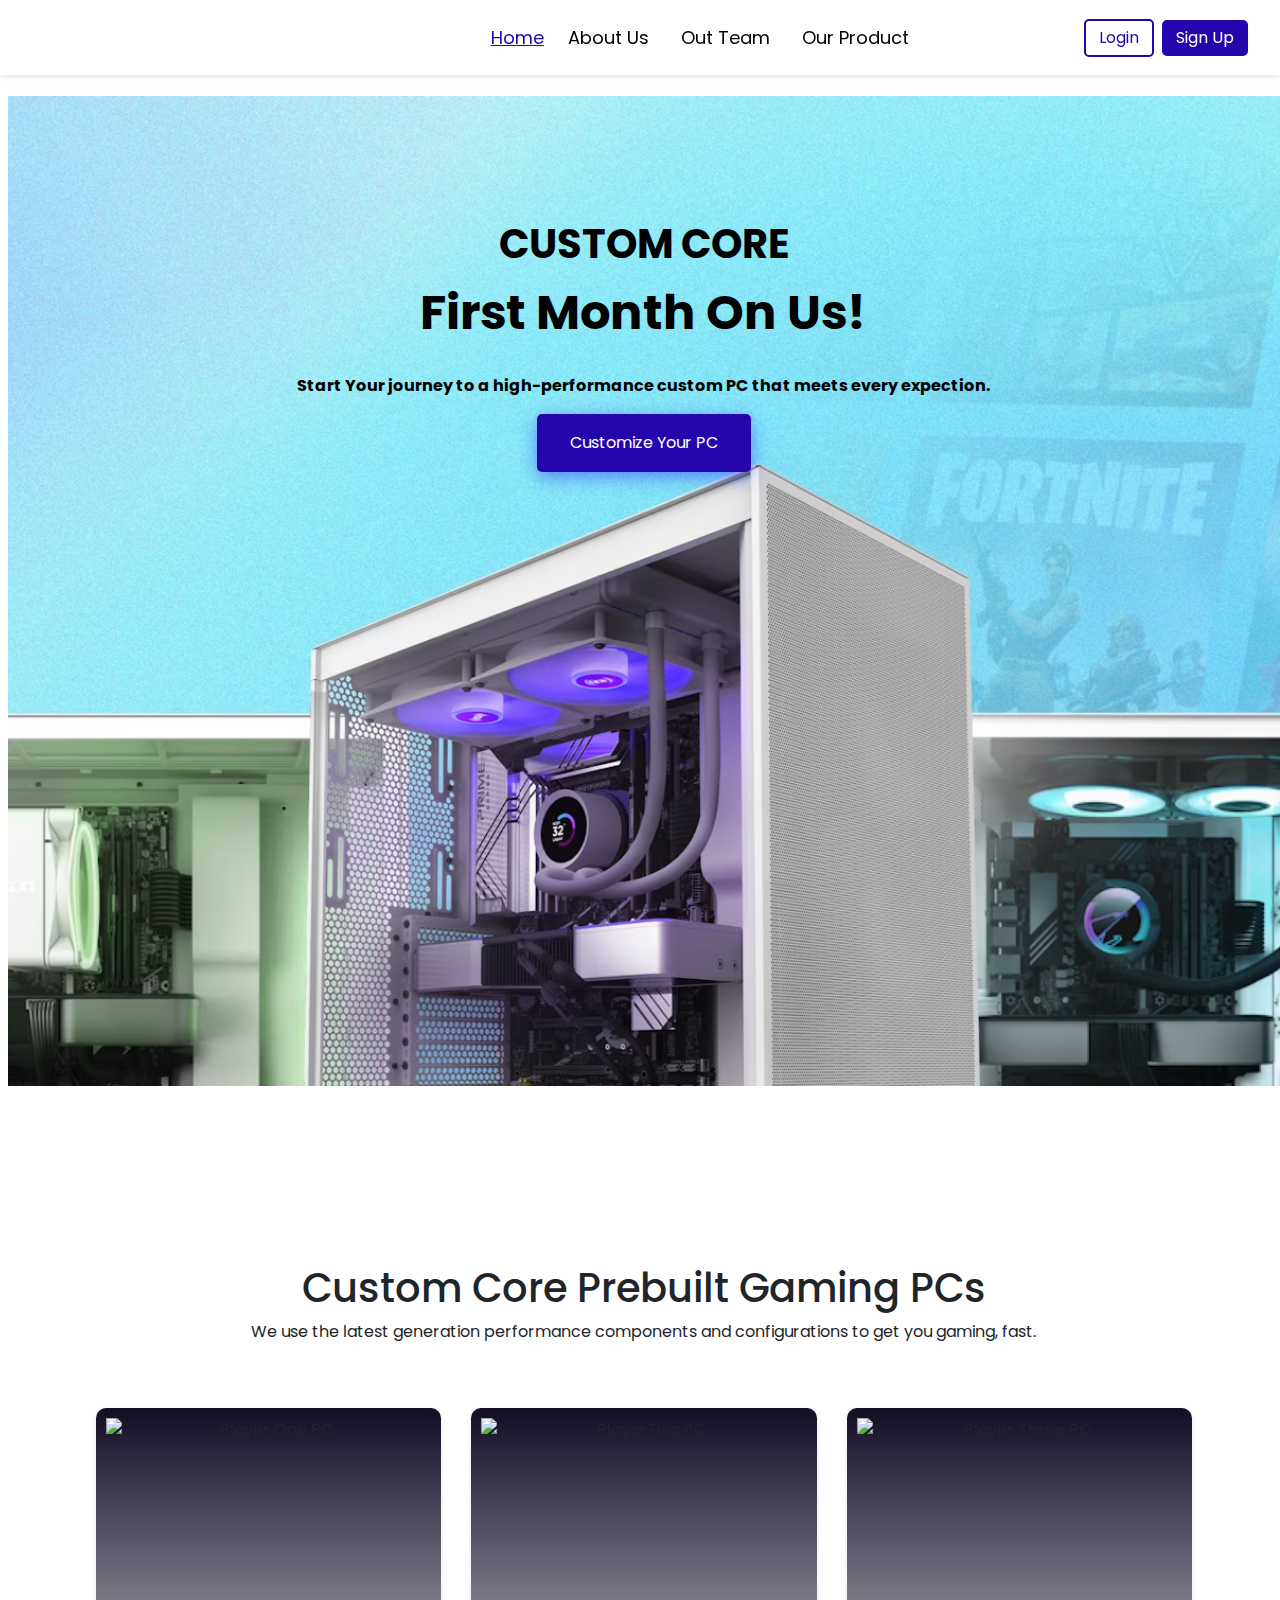
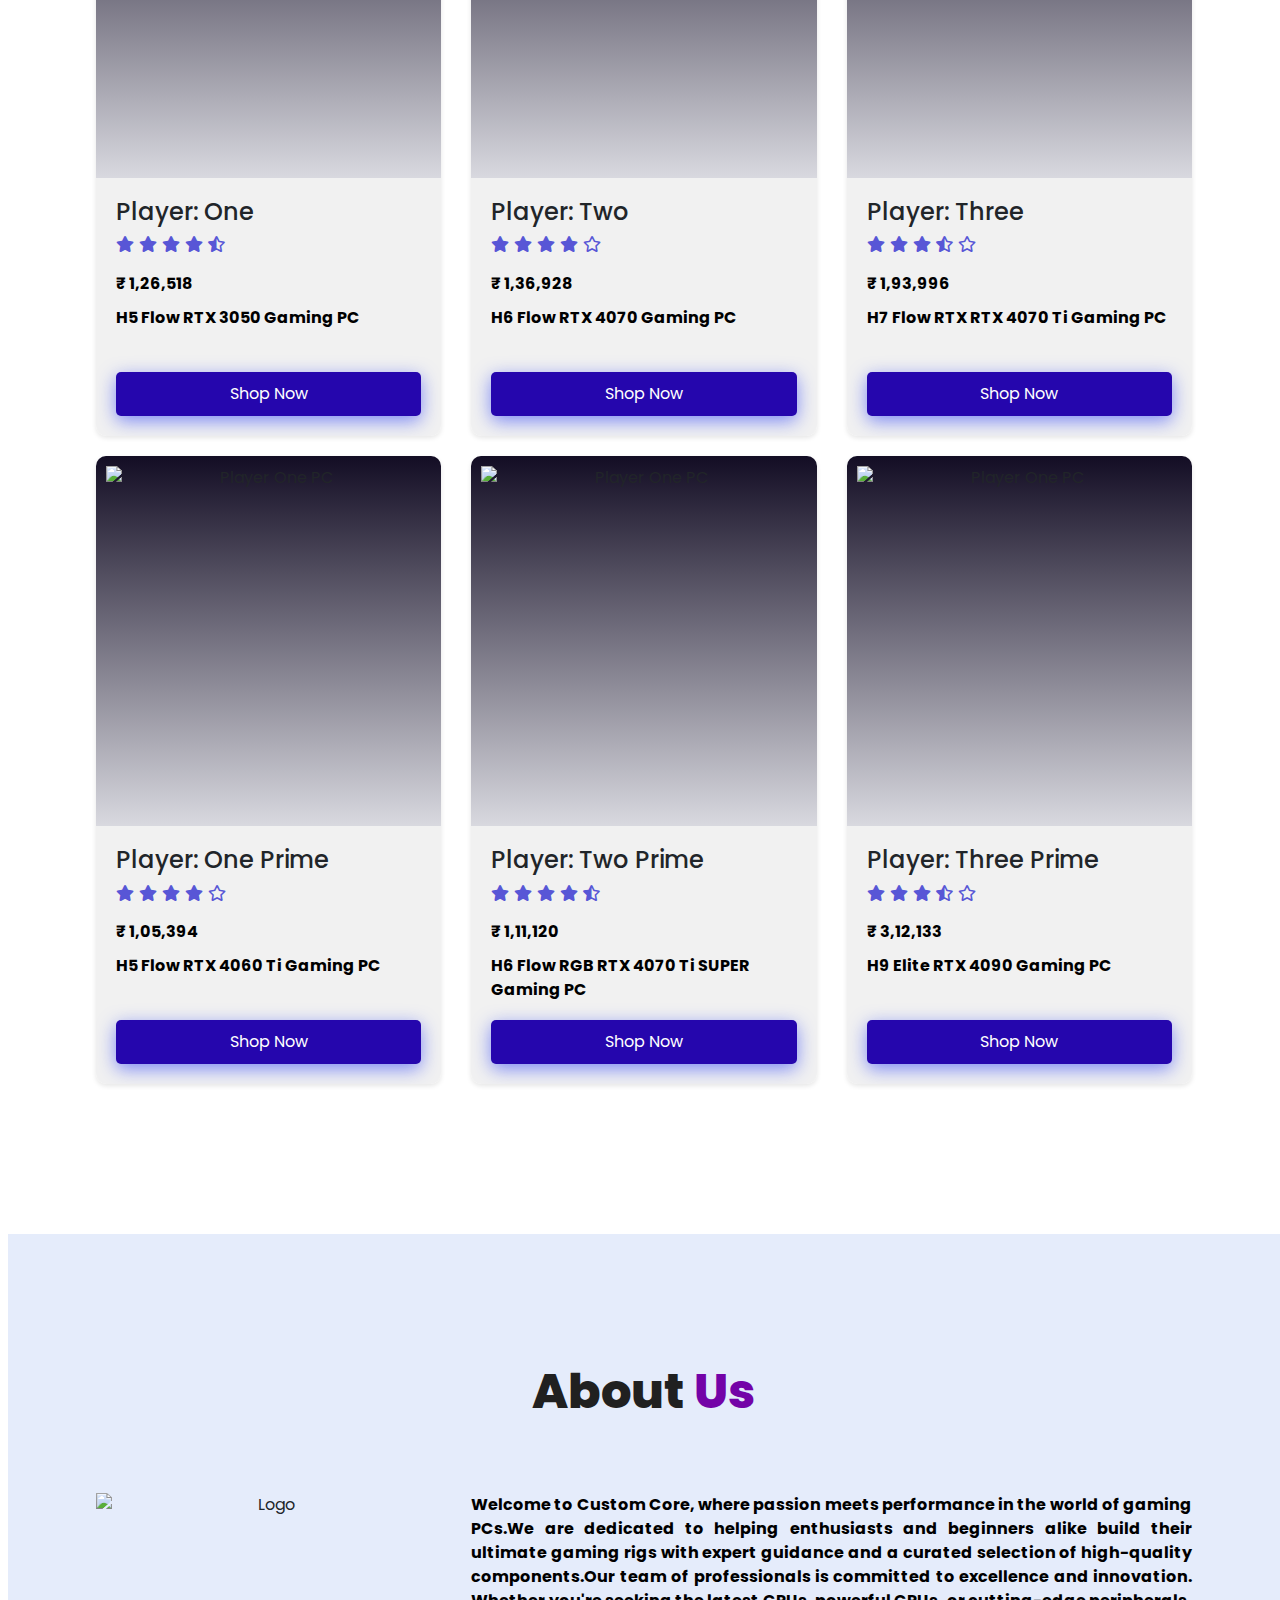
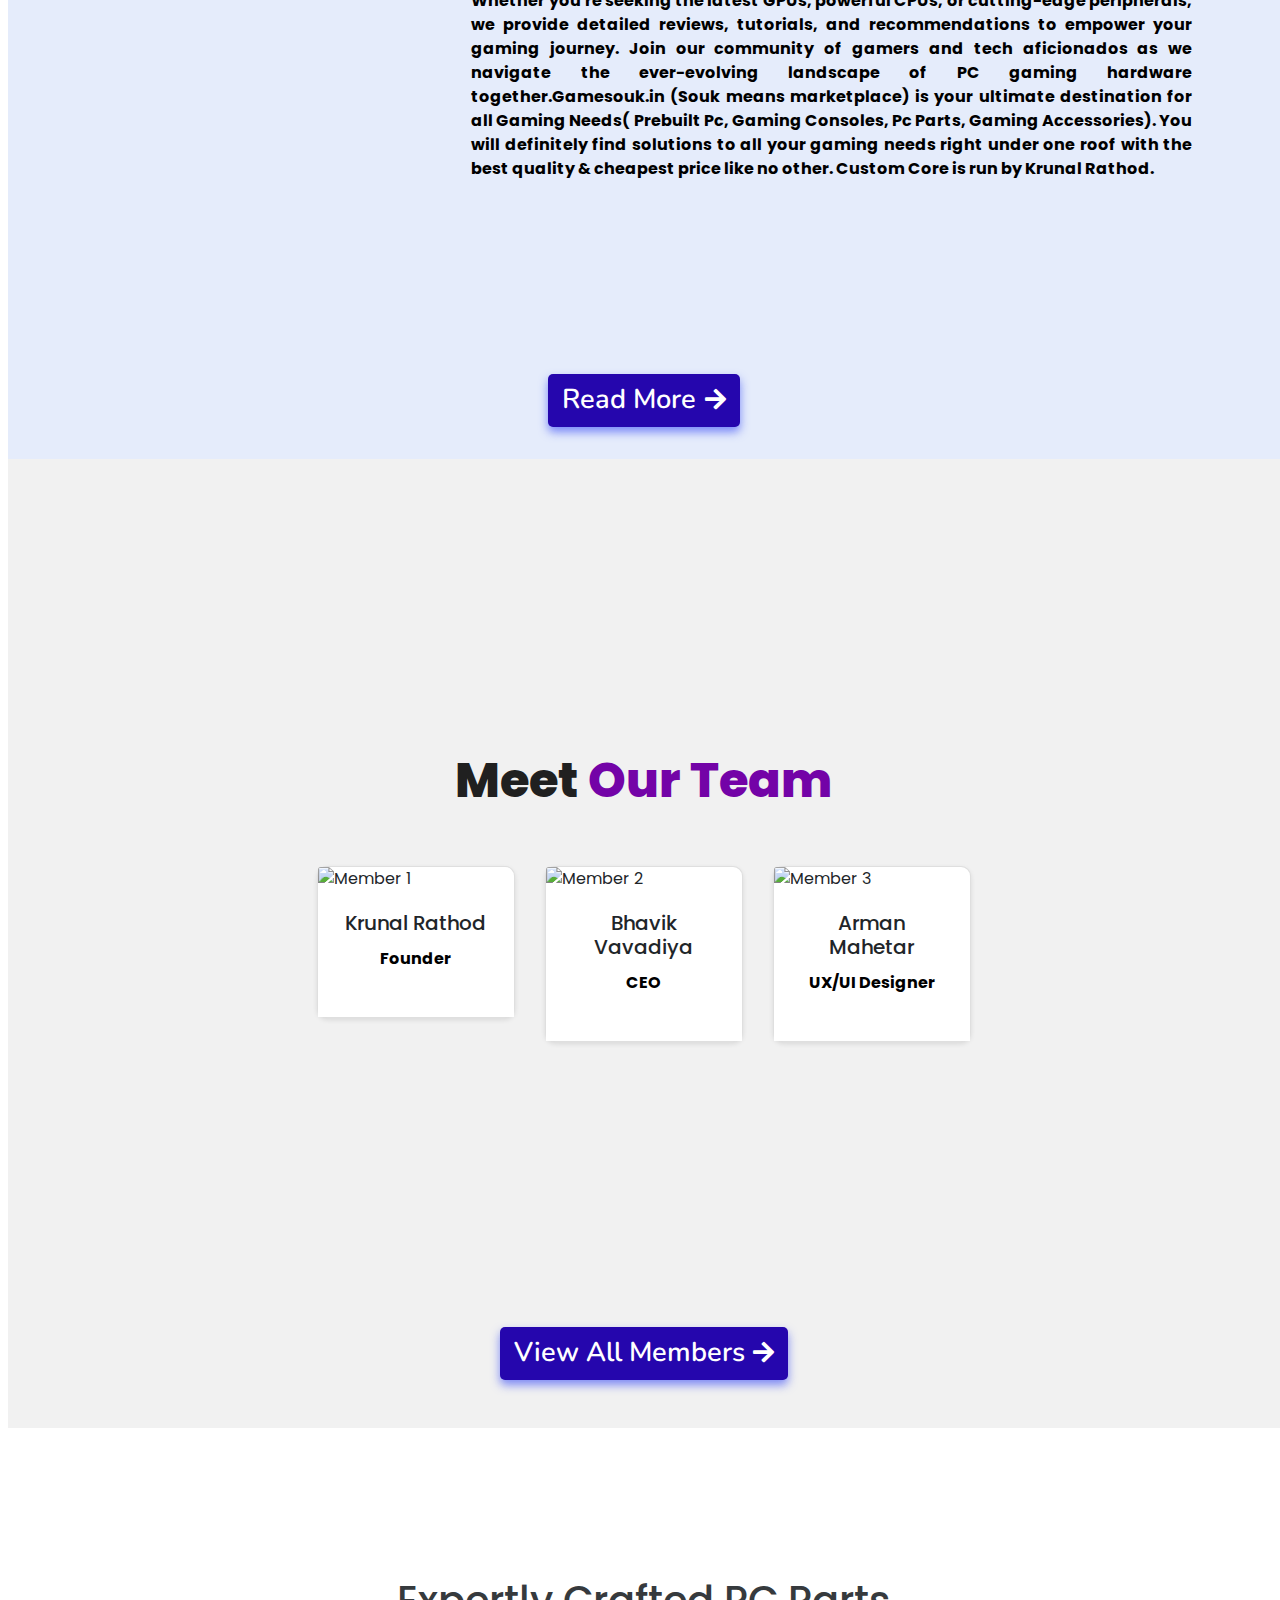
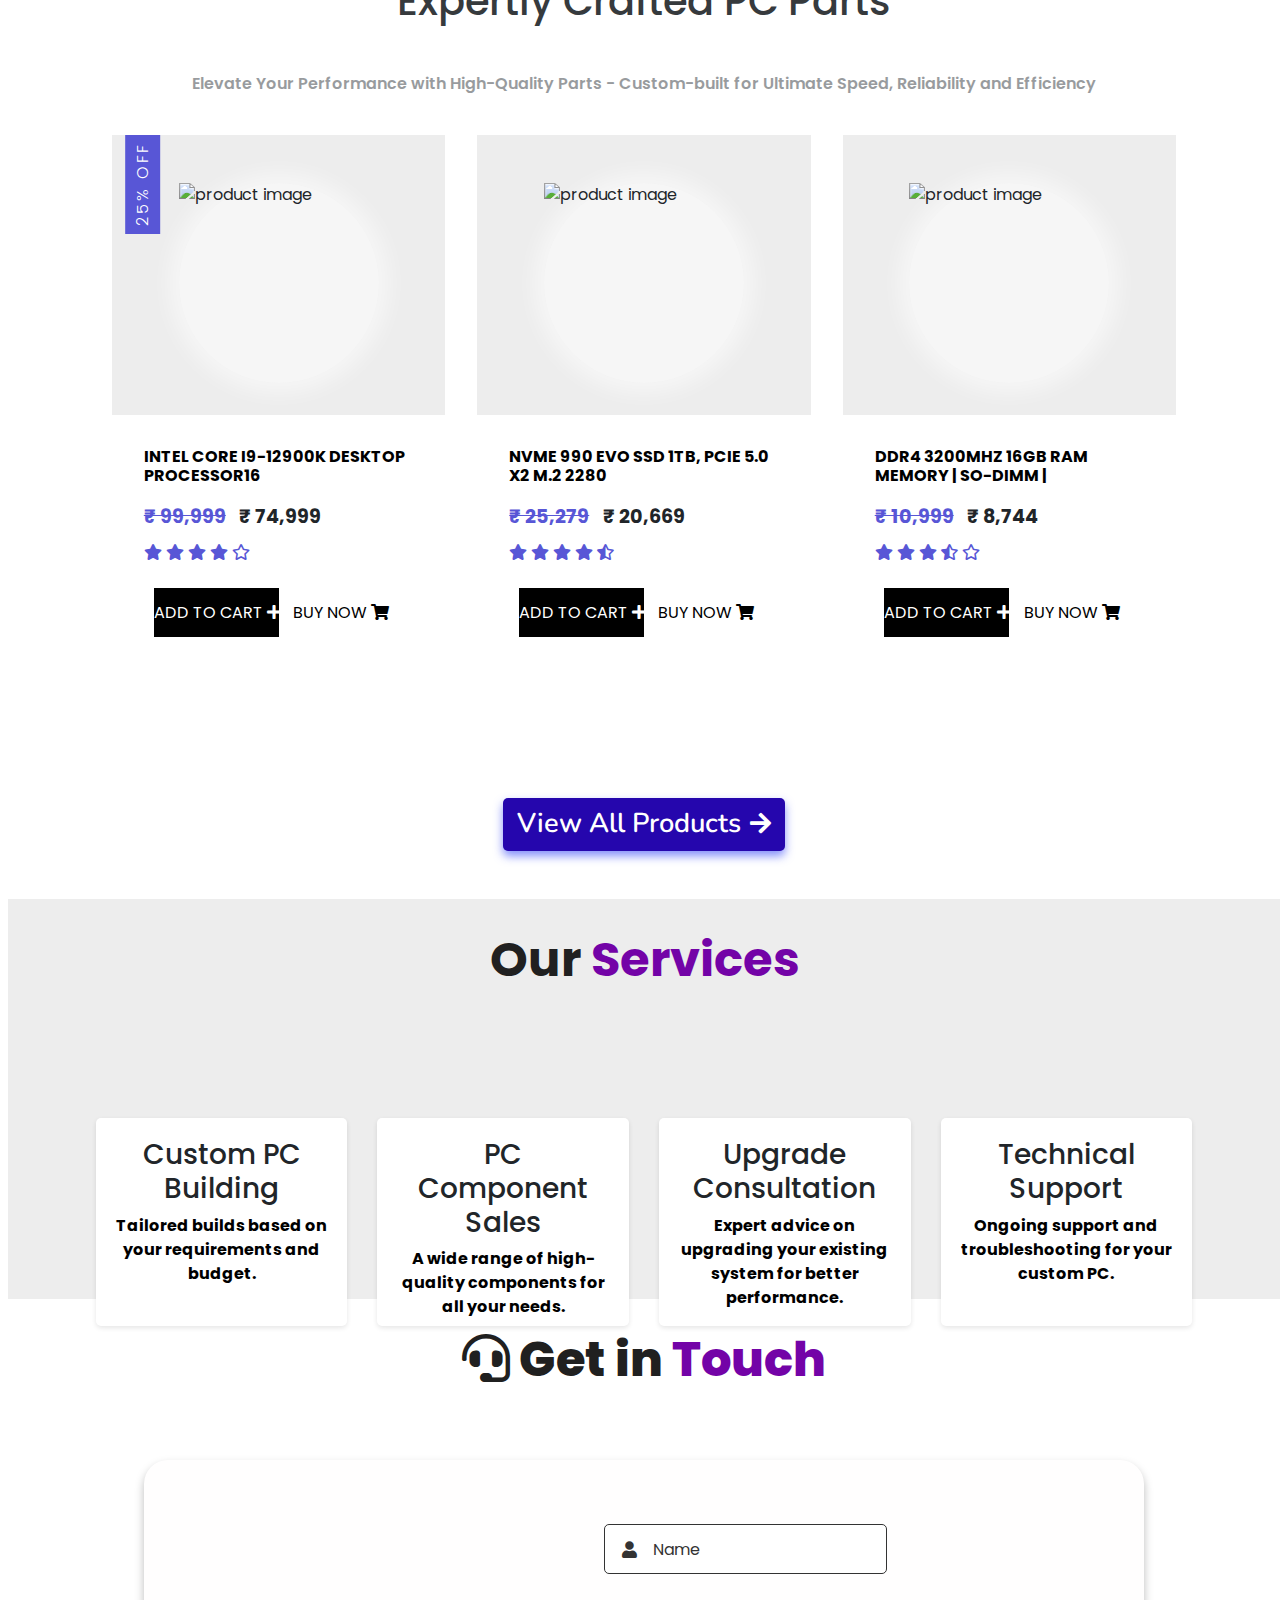
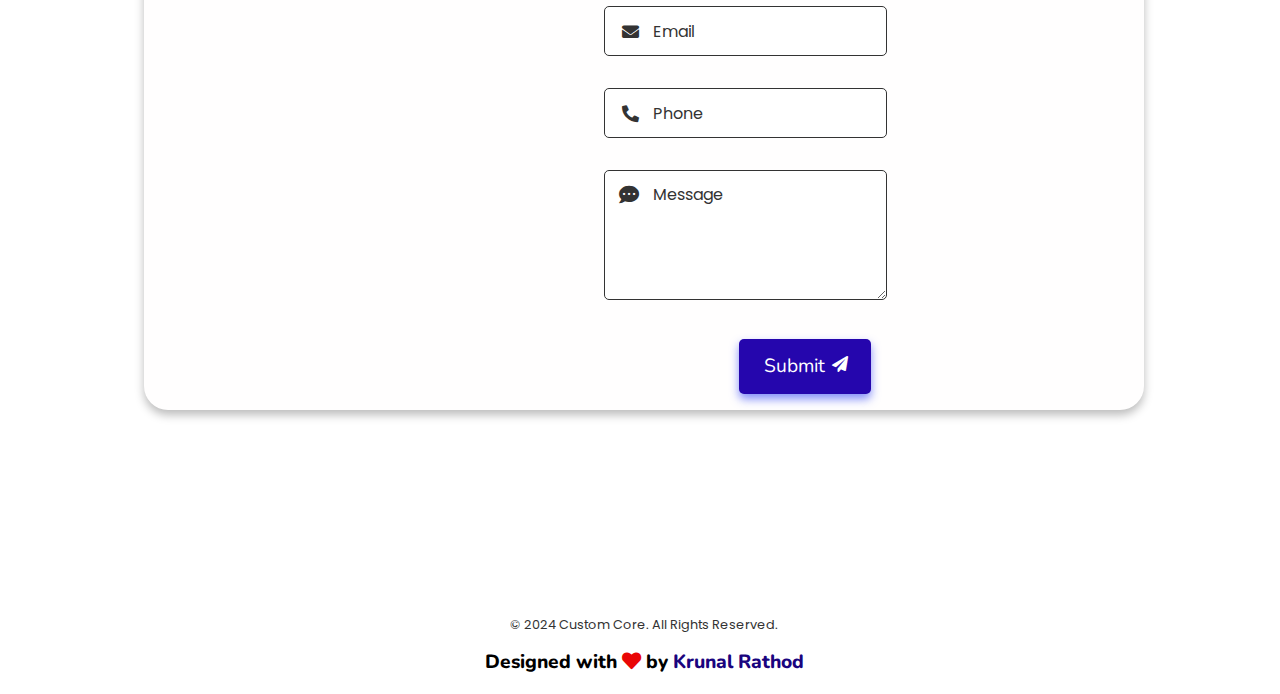
==== commit 8a26052d: "update index.html" ====
--- a/index.html
+++ b/index.html
@@ -4,13 +4,26 @@
 <head>
     <meta charset="UTF-8">
     <meta name="viewport" content="width=device-width, initial-scale=1.0">
+    <title>Custom Core - Build and Buy PC Components</title>
+
+    <meta name="description"
+        content="Custom Core - Your one-stop shop for top-quality PC components and custom-built PCs tailored to your needs. Experience premium builds and quality parts.">
+
+    <meta name="keywords"
+        content="Custom Core, PC components, custom PC builds, computer hardware, custom-built PCs, gaming PC, workstation components">
+
+    <meta name="author" content="Custom Core Team">
+
+    <meta property="og:title" content="Custom Core - Build and Buy PC Components">
+    <meta property="og:description"
+        content="Your source for custom PC builds and premium components. Build your dream PC with Custom Core.">
+    <meta property="og:url" content="https://kmrathod29.github.io/custom-core.github.io/">
+    <meta property="og:type" content="website">
+
     <link rel="stylesheet" href="https://stackpath.bootstrapcdn.com/bootstrap/4.5.2/css/bootstrap.min.css">
     <link rel="stylesheet" href="homestyle.css">
     <!-- Font Awesome -->
     <link rel="stylesheet" href="https://cdnjs.cloudflare.com/ajax/libs/font-awesome/5.15.4/css/all.min.css">
-
-    <title>Custom Core</title>
-
 </head>
 
 <body>
@@ -149,8 +162,8 @@
     <!-- nav section starts -->
     <section class="navigation">
         <nav class="navbar navbar-expand-lg navbar-light fixed-top">
-            <a class="navbar-brand" id="logo1"><img src="Assets/Images/onlylogo.png" alt=""></a>
-            <a class="navbar-brand" id="logo2"><img src="Assets/Images/namelogo.png" alt=""></a>
+            <a class="navbar-brand" id="logo1"><img src="Images/onlylogo.png" alt=""></a>
+            <a class="navbar-brand" id="logo2"><img src="Images/namelogo.png" alt=""></a>
             <button class="navbar-toggler" type="button" data-toggle="collapse" data-target="#navbarNav"
                 aria-controls="navbarNav" aria-expanded="false" aria-label="Toggle navigation">
                 <span class="navbar-toggler-icon"></span>
@@ -207,7 +220,7 @@
                 <div class="col-12 col-sm-6 col-lg-4">
                     <div class="product-card productt" data-product-name="Player: One" data-product-price="126518">
                         <div class="image-container">
-                            <img src="Assets/Images/player-1-ww-09-04-24-hero-white-badge-amd.png"
+                            <img src="Images/player-1-ww-09-04-24-hero-white-badge-amd.png"
                                 class="product-image" alt="Player One PC">
                         </div>
                         <div class="product-details">
@@ -229,7 +242,7 @@
                 <div class="col-12 col-sm-6 col-lg-4">
                     <div class="product-card productt" data-product-name="Player: Two" data-product-price="136928">
                         <div class="image-container">
-                            <img src="Assets/Images/player-two-base-ww-09-04-24-hero-white-badge.png"
+                            <img src="Images/player-two-base-ww-09-04-24-hero-white-badge.png"
                                 class="product-image" alt="PlayerTwo PC">
                         </div>
                         <div class="product-details">
@@ -251,7 +264,7 @@
                 <div class="col-12 col-sm-6 col-lg-4">
                     <div class="product-card productt" data-product-name="Player: Three" data-product-price="193996">
                         <div class="image-container">
-                            <img src="Assets/Images/player-three-base-ww-09-04-24-hero-white-badge.png"
+                            <img src="Images/player-three-base-ww-09-04-24-hero-white-badge.png"
                                 class="product-image" alt="Player Three PC">
                         </div>
                         <div class="product-details">
@@ -273,7 +286,7 @@
                 <div class="col-12 col-sm-6 col-lg-4">
                     <div class="product-card productt" data-product-name="Player: One Prime" data-product-price="126518">
                         <div class="image-container">
-                            <img src="Assets/Images/player-1-prime-ww-09-04-24-hero-white-badge-amd.png"
+                            <img src="Images/player-1-prime-ww-09-04-24-hero-white-badge-amd.png"
                                 class="product-image" alt="Player One PC">
                         </div>
                         <div class="product-details">
@@ -295,7 +308,7 @@
                 <div class="col-12 col-sm-6 col-lg-4">
                     <div class="product-card productt" data-product-name="Player: Two Prime" data-product-price="111120">
                         <div class="image-container">
-                            <img src="Assets/Images/player-two-premium-ww-09-04-24-hero-white-amd.png"
+                            <img src="Images/player-two-premium-ww-09-04-24-hero-white-amd.png"
                                 class="product-image" alt="Player One PC">
                         </div>
                         <div class="product-details">
@@ -317,7 +330,7 @@
                 <div class="col-12 col-sm-6 col-lg-4">
                     <div class="product-card productt" data-product-name="Player: Three Prime" data-product-price="312133">
                         <div class="image-container">
-                            <img src="Assets/Images/player-three-prime-ww-09-04-24-hero-white-amd.png"
+                            <img src="Images/player-three-prime-ww-09-04-24-hero-white-amd.png"
                                 class="product-image" alt="Player One PC">
                         </div>
                         <div class="product-details">
@@ -347,7 +360,7 @@
             <h2 class="heading">About <span>Us</span></h2>
             <div class="row">
                 <div class="col-md-4 text-center">
-                    <img src="Assets/Images/logo-removebg.png" alt="Logo" class="logo">
+                    <img src="Images/logo-removebg.png" alt="Logo" class="logo">
                 </div>
                 <div class="col-md-8">
                     <p>Welcome to Custom Core, where passion meets performance in the world of gaming PCs.We are
@@ -386,7 +399,7 @@
             <div class="row">
                 <div class="col-12 col-sm-6 col-md-4 mb-4">
                     <div class="card">
-                        <img src="Assets/Images/Krunal_our-teamimg.jpg" class="card-img-top" alt="Member 1">
+                        <img src="Images/Krunal_our-teamimg.jpg" class="card-img-top" alt="Member 1">
                         <div class="card-body text-center">
                             <h5 class="card-title">Krunal Rathod</h5>
                             <p class="card-text">Founder</p>
@@ -395,7 +408,7 @@
                 </div>
                 <div class="col-12 col-sm-6 col-md-4 mb-4">
                     <div class="card">
-                        <img src="Assets/Images/Bhavik_our-teamimg.jpg" class="card-img-top" alt="Member 2">
+                        <img src="Images/Bhavik_our-teamimg.jpg" class="card-img-top" alt="Member 2">
                         <div class="card-body text-center">
                             <h5 class="card-title">Bhavik Vavadiya</h5>
                             <p class="card-text">CEO</p>
@@ -404,7 +417,7 @@
                 </div>
                 <div class="col-12 col-sm-6 col-md-4 mb-4">
                     <div class="card">
-                        <img src="Assets/Images/Arman_our-teamimg.jpg" class="card-img-top" alt="Member 3">
+                        <img src="Images/Arman_our-teamimg.jpg" class="card-img-top" alt="Member 3">
                         <div class="card-body text-center">
                             <h5 class="card-title">Arman Mahetar</h5>
                             <p class="card-text">UX/UI Designer</p>
@@ -436,7 +449,7 @@
                         data-product-price="74999">
                         <div class="product-content">
                             <div class="product-img">
-                                <img src="Assets/Images/i9.png" alt="product image">
+                                <img src="Images/i9.png" alt="product image">
                             </div>
                         </div>
                         <div class="product-info">
@@ -471,7 +484,7 @@
                         data-product-price="20669">
                         <div class="product-content">
                             <div class="product-img">
-                                <img src="Assets/Images/Nvme SSD.png" alt="product image">
+                                <img src="Images/Nvme SSD.png" alt="product image">
                             </div>
                         </div>
                         <div class="product-info">
@@ -503,7 +516,7 @@
                         data-product-price="8744">
                         <div class="product-content">
                             <div class="product-img">
-                                <img src="Assets/Images/Ram.png" alt="product image">
+                                <img src="Images/Ram.png" alt="product image">
                             </div>
                         </div>
                         <div class="product-info">
@@ -582,7 +595,7 @@
         <div class="container">
             <div class="content">
                 <div class="image-box">
-                    <img draggable="false" src="assets/Images/contact1.png" alt="">
+                    <img draggable="false" src="Images/contact1.png" alt="">
                 </div>
                 <form id="contact-form">
 
